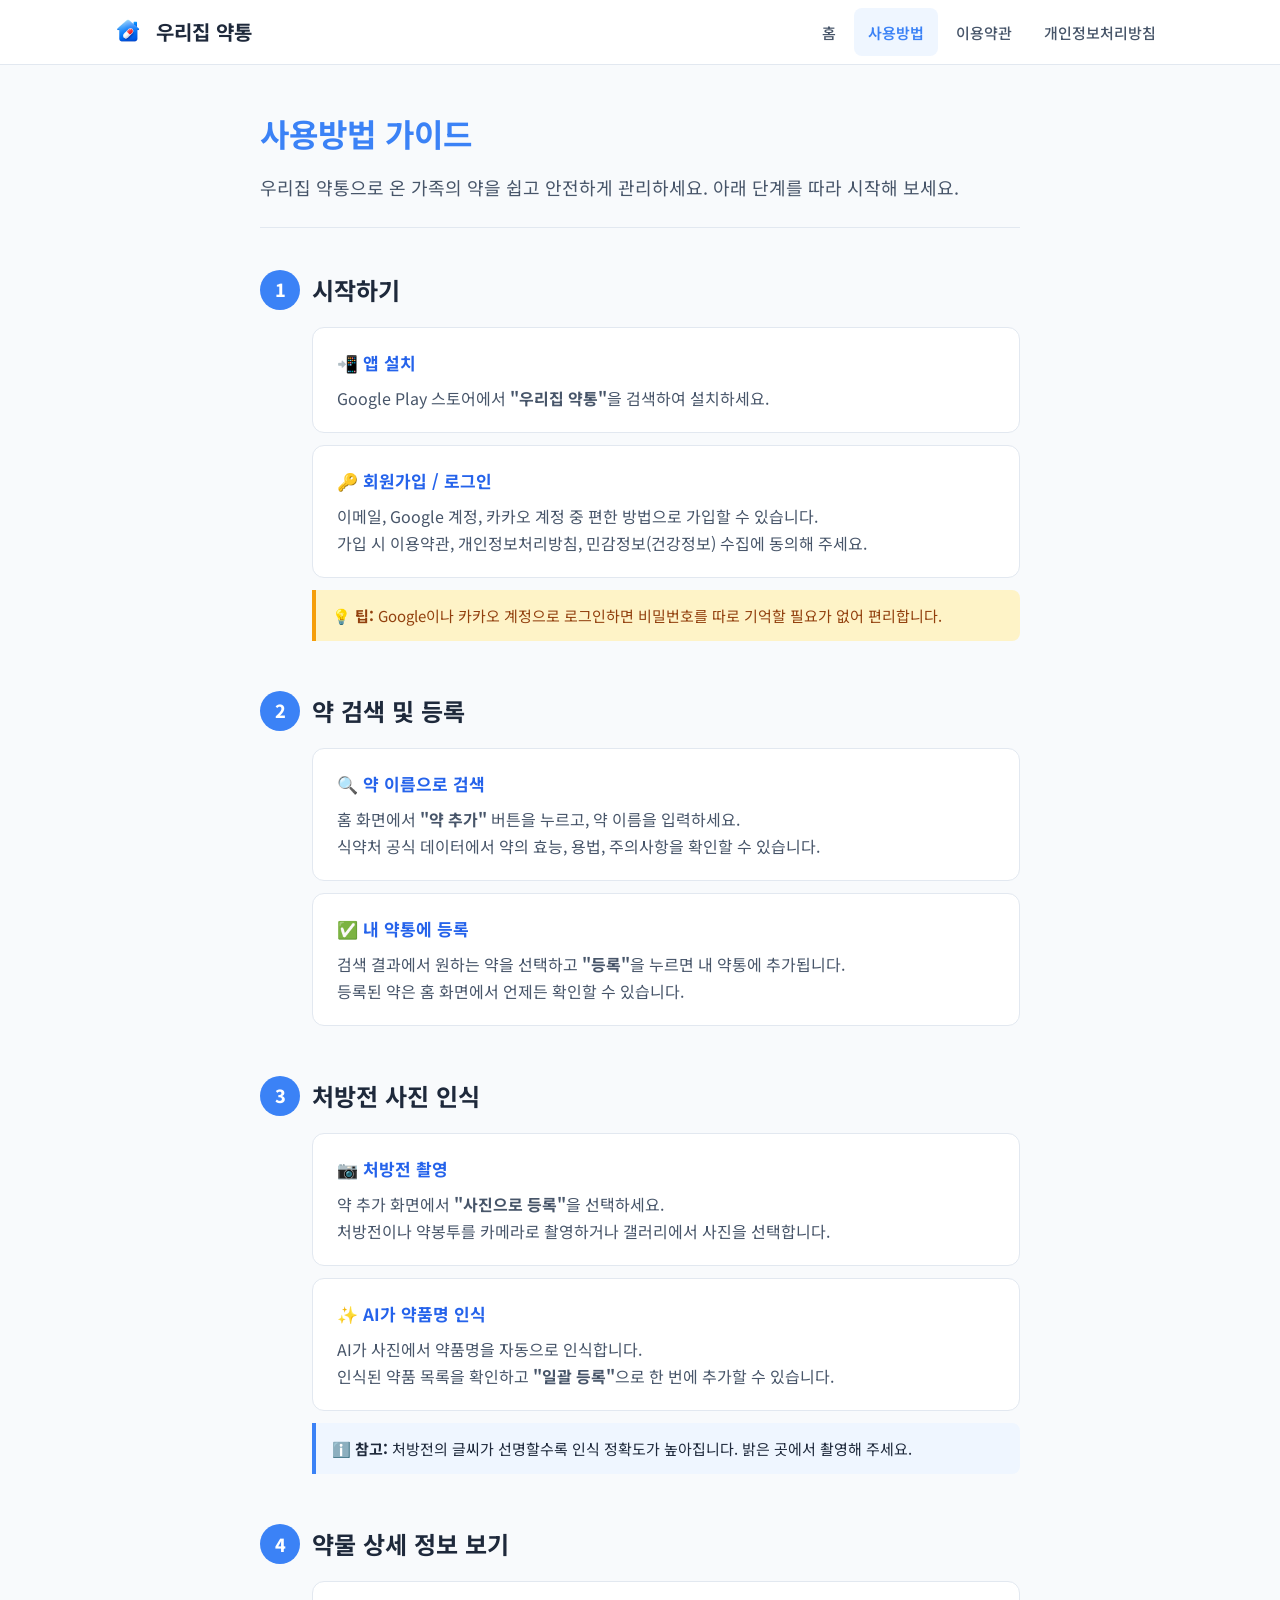
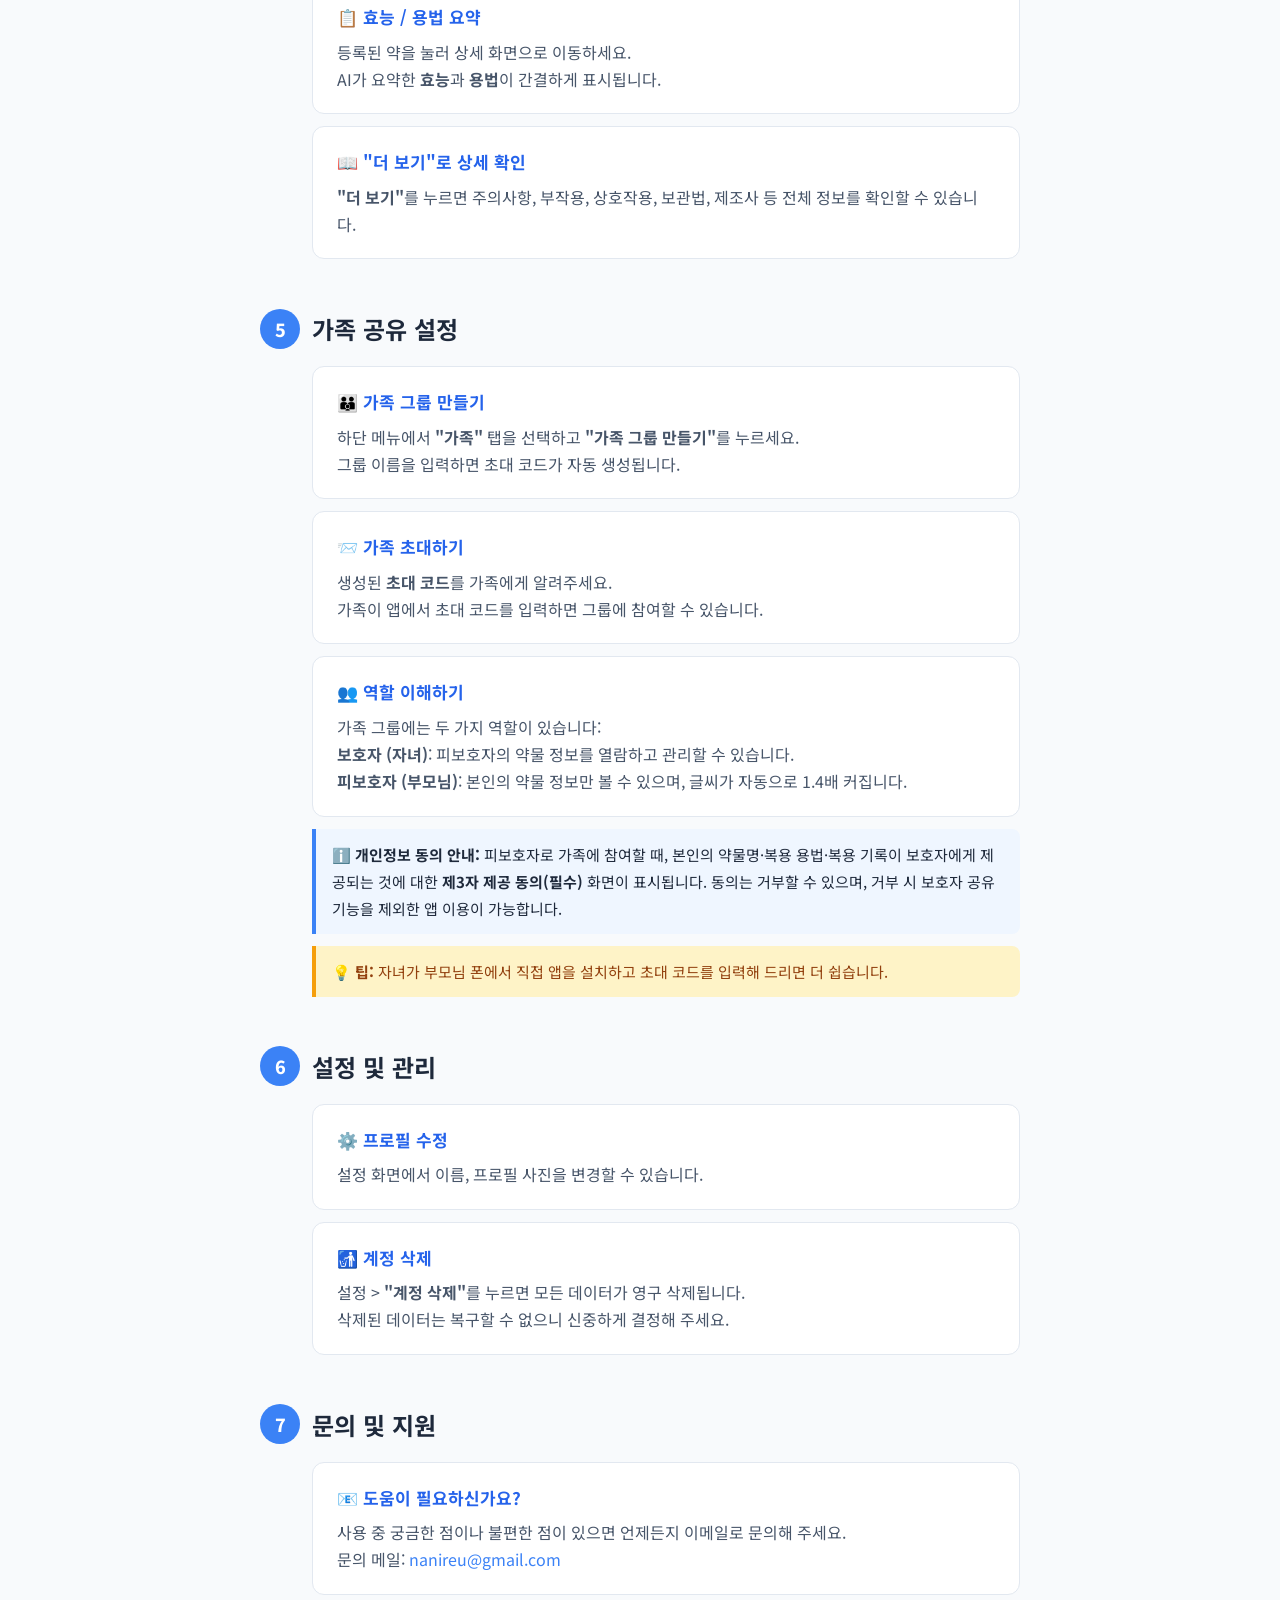
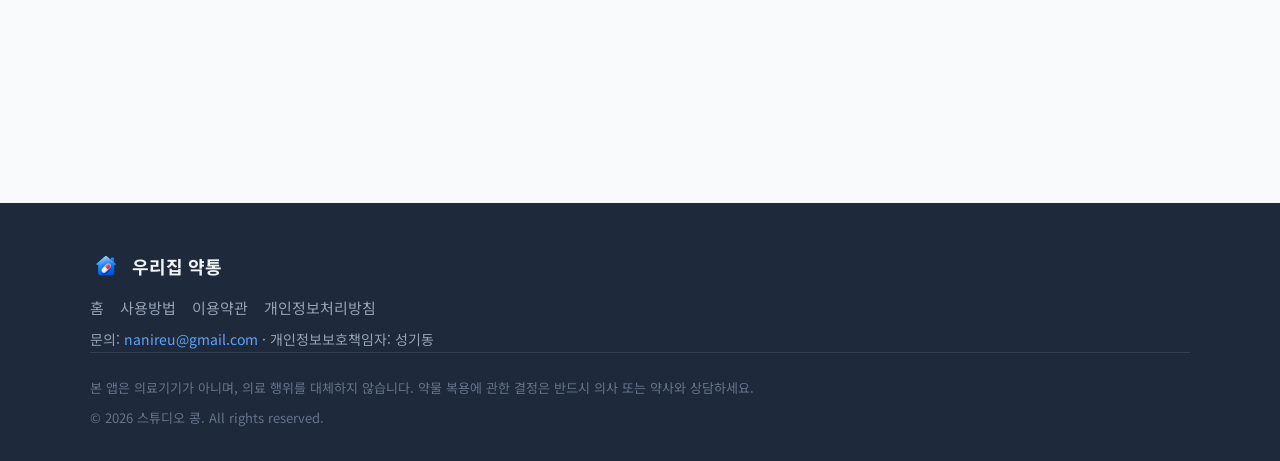
==== guide.html @ a36c47f7 "style: 푸터 저작권자를 스튜디오 콩으로 변경 (4개 페이지) © 2026 우리집 약통 → © 2026 스튜디오 콩 index/guide/terms/privacy 전체 동일 적" ====
<!DOCTYPE html>
<html lang="ko">
<head>
    <meta charset="UTF-8">
    <meta name="viewport" content="width=device-width, initial-scale=1.0">
    <title>사용방법 - 우리집 약통</title>
    <meta name="description" content="우리집 약통 앱 사용 가이드. 약 검색, AI 요약, 가족 공유 기능 사용법을 알아보세요.">
    <meta name="theme-color" content="#3B82F6">
    <meta property="og:type" content="website">
    <meta property="og:site_name" content="우리집 약통">
    <meta property="og:url" content="https://fammed.kr/guide.html">
    <meta property="og:title" content="사용방법 - 우리집 약통">
    <meta property="og:description" content="우리집 약통 앱 사용 가이드. 약 검색, AI 요약, 가족 공유 기능 사용법을 알아보세요.">
    <meta property="og:image" content="https://fammed.kr/images/feature.png">
    <meta name="twitter:card" content="summary_large_image">
    <meta name="twitter:title" content="사용방법 - 우리집 약통">
    <meta name="twitter:description" content="우리집 약통 앱 사용 가이드. 약 검색, AI 요약, 가족 공유 기능 사용법을 알아보세요.">
    <meta name="twitter:image" content="https://fammed.kr/images/feature.png">
    <link rel="canonical" href="https://fammed.kr/guide.html">
    <link rel="icon" type="image/png" href="images/logo.png">
    <link rel="preconnect" href="https://fonts.googleapis.com">
    <link rel="preconnect" href="https://fonts.gstatic.com" crossorigin>
    <link href="https://fonts.googleapis.com/css2?family=Noto+Sans+KR:wght@400;500;600;700;800&display=swap" rel="stylesheet">
    <link rel="stylesheet" href="css/style.css">
</head>
<body>

<!-- Header -->
<header class="site-header">
    <div class="header-inner">
        <a href="index.html" class="header-logo">
            <img src="images/logo.png" alt="우리집 약통 로고">
            <span>우리집 약통</span>
        </a>
        <button class="hamburger" onclick="this.classList.toggle('open');this.nextElementSibling.querySelector('.header-nav').classList.toggle('open')" aria-label="메뉴">
            <span></span>
            <span></span>
            <span></span>
        </button>
        <nav>
            <ul class="header-nav">
                <li><a href="index.html">홈</a></li>
                <li><a href="guide.html" class="active">사용방법</a></li>
                <li><a href="terms.html">이용약관</a></li>
                <li><a href="privacy.html">개인정보처리방침</a></li>
            </ul>
        </nav>
    </div>
</header>

<!-- Guide Content -->
<main class="guide-content">
    <h1>사용방법 가이드</h1>
    <p class="guide-intro">우리집 약통으로 온 가족의 약을 쉽고 안전하게 관리하세요. 아래 단계를 따라 시작해 보세요.</p>

    <!-- Section 1 -->
    <div class="guide-section">
        <div class="guide-section-header">
            <div class="guide-section-number">1</div>
            <h2>시작하기</h2>
        </div>
        <div class="guide-step">
            <h3>&#x1F4F2; 앱 설치</h3>
            <p>Google Play 스토어에서 <strong>"우리집 약통"</strong>을 검색하여 설치하세요.</p>
        </div>
        <div class="guide-step">
            <h3>&#x1F511; 회원가입 / 로그인</h3>
            <p>이메일, Google 계정, 카카오 계정 중 편한 방법으로 가입할 수 있습니다.<br>
            가입 시 이용약관, 개인정보처리방침, 민감정보(건강정보) 수집에 동의해 주세요.</p>
        </div>
        <div class="guide-tip">&#x1F4A1; <strong>팁:</strong> Google이나 카카오 계정으로 로그인하면 비밀번호를 따로 기억할 필요가 없어 편리합니다.</div>
    </div>

    <!-- Section 2 -->
    <div class="guide-section">
        <div class="guide-section-header">
            <div class="guide-section-number">2</div>
            <h2>약 검색 및 등록</h2>
        </div>
        <div class="guide-step">
            <h3>&#x1F50D; 약 이름으로 검색</h3>
            <p>홈 화면에서 <strong>"약 추가"</strong> 버튼을 누르고, 약 이름을 입력하세요.<br>
            식약처 공식 데이터에서 약의 효능, 용법, 주의사항을 확인할 수 있습니다.</p>
        </div>
        <div class="guide-step">
            <h3>&#x2705; 내 약통에 등록</h3>
            <p>검색 결과에서 원하는 약을 선택하고 <strong>"등록"</strong>을 누르면 내 약통에 추가됩니다.<br>
            등록된 약은 홈 화면에서 언제든 확인할 수 있습니다.</p>
        </div>
    </div>

    <!-- Section 3 -->
    <div class="guide-section">
        <div class="guide-section-header">
            <div class="guide-section-number">3</div>
            <h2>처방전 사진 인식</h2>
        </div>
        <div class="guide-step">
            <h3>&#x1F4F7; 처방전 촬영</h3>
            <p>약 추가 화면에서 <strong>"사진으로 등록"</strong>을 선택하세요.<br>
            처방전이나 약봉투를 카메라로 촬영하거나 갤러리에서 사진을 선택합니다.</p>
        </div>
        <div class="guide-step">
            <h3>&#x2728; AI가 약품명 인식</h3>
            <p>AI가 사진에서 약품명을 자동으로 인식합니다.<br>
            인식된 약품 목록을 확인하고 <strong>"일괄 등록"</strong>으로 한 번에 추가할 수 있습니다.</p>
        </div>
        <div class="guide-note">&#x2139;&#xFE0F; <strong>참고:</strong> 처방전의 글씨가 선명할수록 인식 정확도가 높아집니다. 밝은 곳에서 촬영해 주세요.</div>
    </div>

    <!-- Section 4 -->
    <div class="guide-section">
        <div class="guide-section-header">
            <div class="guide-section-number">4</div>
            <h2>약물 상세 정보 보기</h2>
        </div>
        <div class="guide-step">
            <h3>&#x1F4CB; 효능 / 용법 요약</h3>
            <p>등록된 약을 눌러 상세 화면으로 이동하세요.<br>
            AI가 요약한 <strong>효능</strong>과 <strong>용법</strong>이 간결하게 표시됩니다.</p>
        </div>
        <div class="guide-step">
            <h3>&#x1F4D6; "더 보기"로 상세 확인</h3>
            <p><strong>"더 보기"</strong>를 누르면 주의사항, 부작용, 상호작용, 보관법, 제조사 등 전체 정보를 확인할 수 있습니다.</p>
        </div>
    </div>

    <!-- Section 5 -->
    <div class="guide-section">
        <div class="guide-section-header">
            <div class="guide-section-number">5</div>
            <h2>가족 공유 설정</h2>
        </div>
        <div class="guide-step">
            <h3>&#x1F46A; 가족 그룹 만들기</h3>
            <p>하단 메뉴에서 <strong>"가족"</strong> 탭을 선택하고 <strong>"가족 그룹 만들기"</strong>를 누르세요.<br>
            그룹 이름을 입력하면 초대 코드가 자동 생성됩니다.</p>
        </div>
        <div class="guide-step">
            <h3>&#x1F4E8; 가족 초대하기</h3>
            <p>생성된 <strong>초대 코드</strong>를 가족에게 알려주세요.<br>
            가족이 앱에서 초대 코드를 입력하면 그룹에 참여할 수 있습니다.</p>
        </div>
        <div class="guide-step">
            <h3>&#x1F465; 역할 이해하기</h3>
            <p>가족 그룹에는 두 가지 역할이 있습니다:</p>
            <p><strong>보호자 (자녀)</strong>: 피보호자의 약물 정보를 열람하고 관리할 수 있습니다.<br>
            <strong>피보호자 (부모님)</strong>: 본인의 약물 정보만 볼 수 있으며, 글씨가 자동으로 1.4배 커집니다.</p>
        </div>
        <div class="guide-note">&#x2139;&#xFE0F; <strong>개인정보 동의 안내:</strong> 피보호자로 가족에 참여할 때, 본인의 약물명·복용 용법·복용 기록이 보호자에게 제공되는 것에 대한 <strong>제3자 제공 동의(필수)</strong> 화면이 표시됩니다. 동의는 거부할 수 있으며, 거부 시 보호자 공유 기능을 제외한 앱 이용이 가능합니다.</div>
        <div class="guide-tip">&#x1F4A1; <strong>팁:</strong> 자녀가 부모님 폰에서 직접 앱을 설치하고 초대 코드를 입력해 드리면 더 쉽습니다.</div>
    </div>

    <!-- Section 6 -->
    <div class="guide-section">
        <div class="guide-section-header">
            <div class="guide-section-number">6</div>
            <h2>설정 및 관리</h2>
        </div>
        <div class="guide-step">
            <h3>&#x2699;&#xFE0F; 프로필 수정</h3>
            <p>설정 화면에서 이름, 프로필 사진을 변경할 수 있습니다.</p>
        </div>
        <div class="guide-step">
            <h3>&#x1F6AE; 계정 삭제</h3>
            <p>설정 > <strong>"계정 삭제"</strong>를 누르면 모든 데이터가 영구 삭제됩니다.<br>
            삭제된 데이터는 복구할 수 없으니 신중하게 결정해 주세요.</p>
        </div>
    </div>

    <!-- Section 7 -->
    <div class="guide-section">
        <div class="guide-section-header">
            <div class="guide-section-number">7</div>
            <h2>문의 및 지원</h2>
        </div>
        <div class="guide-step">
            <h3>&#x1F4E7; 도움이 필요하신가요?</h3>
            <p>사용 중 궁금한 점이나 불편한 점이 있으면 언제든지 이메일로 문의해 주세요.<br>
            문의 메일: <a href="mailto:nanireu@gmail.com">nanireu@gmail.com</a></p>
        </div>
    </div>
</main>

<!-- Footer -->
<footer class="site-footer">
    <div class="footer-inner">
        <div>
            <div class="footer-brand">
                <img src="images/logo.png" alt="우리집 약통">
                <span>우리집 약통</span>
            </div>
            <ul class="footer-nav">
                <li><a href="index.html">홈</a></li>
                <li><a href="guide.html">사용방법</a></li>
                <li><a href="terms.html">이용약관</a></li>
                <li><a href="privacy.html">개인정보처리방침</a></li>
            </ul>
            <p class="footer-contact">문의: <a href="mailto:nanireu@gmail.com">nanireu@gmail.com</a> · 개인정보보호책임자: 성기동</p>
        </div>
        <p class="footer-disclaimer">
            본 앱은 의료기기가 아니며, 의료 행위를 대체하지 않습니다.
            약물 복용에 관한 결정은 반드시 의사 또는 약사와 상담하세요.
        </p>
        <p class="footer-copyright">&copy; 2026 스튜디오 콩. All rights reserved.</p>
    </div>
</footer>

</body>
</html>
---- css/style.css ----
/* ===== Design Tokens ===== */
:root {
  --primary: #3B82F6;
  --primary-light: #60A5FA;
  --primary-dark: #2563EB;
  --primary-bg: #EFF6FF;
  --success: #10B981;
  --warning: #F59E0B;
  --danger: #EF4444;
  --bg: #F8FAFC;
  --surface: #FFFFFF;
  --text-primary: #1E293B;
  --text-secondary: #475569;
  --text-muted: #94A3B8;
  --border: #E2E8F0;
  --radius-sm: 8px;
  --radius-base: 12px;
  --radius-lg: 16px;
  --radius-xl: 24px;
  --shadow-sm: 0 1px 3px rgba(0,0,0,0.08);
  --shadow-md: 0 4px 12px rgba(0,0,0,0.1);
  --shadow-lg: 0 8px 24px rgba(0,0,0,0.12);
  --max-width: 1100px;
}

/* ===== Reset & Base ===== */
*, *::before, *::after { box-sizing: border-box; margin: 0; padding: 0; }

html { scroll-behavior: smooth; }

body {
  font-family: 'Noto Sans KR', -apple-system, 'Malgun Gothic', sans-serif;
  font-size: 18px;
  line-height: 1.8;
  color: var(--text-primary);
  background: var(--bg);
  -webkit-font-smoothing: antialiased;
}

img { max-width: 100%; height: auto; display: block; }
a { color: var(--primary); text-decoration: none; }
a:hover { text-decoration: underline; }

/* ===== Layout ===== */
.container { max-width: var(--max-width); margin: 0 auto; padding: 0 20px; }

/* ===== Header ===== */
.site-header {
  background: var(--surface);
  border-bottom: 1px solid var(--border);
  position: sticky;
  top: 0;
  z-index: 100;
}

.header-inner {
  max-width: var(--max-width);
  margin: 0 auto;
  padding: 0 20px;
  display: flex;
  align-items: center;
  justify-content: space-between;
  height: 64px;
}

.header-logo {
  display: flex;
  align-items: center;
  gap: 10px;
  text-decoration: none;
  color: var(--text-primary);
}

.header-logo img { width: 36px; height: 36px; border-radius: 8px; }
.header-logo span { font-weight: 700; font-size: 20px; }
.header-logo h1 { font-weight: 700; font-size: 22px; margin: 0; line-height: 1; }
.header-logo:has(h1) img { width: 40px; height: 40px; }

.header-nav {
  display: flex;
  gap: 4px;
  list-style: none;
  overflow-x: auto;
  -webkit-overflow-scrolling: touch;
}

.header-nav a {
  display: block;
  padding: 8px 14px;
  border-radius: var(--radius-sm);
  color: var(--text-secondary);
  font-size: 15px;
  font-weight: 500;
  white-space: nowrap;
  min-height: 48px;
  display: flex;
  align-items: center;
}

.header-nav a:hover { background: var(--primary-bg); color: var(--primary); text-decoration: none; }
.header-nav a.active { background: var(--primary-bg); color: var(--primary); font-weight: 600; }

/* Hamburger Button */
.hamburger {
  display: none;
  flex-direction: column;
  justify-content: center;
  align-items: center;
  background: none;
  border: none;
  cursor: pointer;
  padding: 8px;
  min-width: 48px;
  min-height: 48px;
  gap: 5px;
  margin-left: auto;
}

.hamburger span {
  display: block;
  width: 22px;
  height: 3px;
  background: var(--text-primary);
  border-radius: 2px;
  transition: transform 0.3s, opacity 0.3s;
}

.hamburger.open span:nth-child(1) { transform: rotate(45deg) translate(5px, 6px); }
.hamburger.open span:nth-child(2) { opacity: 0; }
.hamburger.open span:nth-child(3) { transform: rotate(-45deg) translate(5px, -6px); }

/* ===== Footer ===== */
.site-footer {
  background: var(--text-primary);
  color: #CBD5E1;
  padding: 48px 20px 32px;
  margin-top: 80px;
  font-size: 15px;
  line-height: 1.7;
}

.footer-inner {
  max-width: var(--max-width);
  margin: 0 auto;
}

.footer-brand { display: flex; align-items: center; gap: 10px; margin-bottom: 12px; }
.footer-brand img { width: 32px; height: 32px; border-radius: 6px; }
.footer-brand span { font-weight: 700; font-size: 18px; color: #F1F5F9; }

.footer-nav { list-style: none; display: flex; flex-wrap: wrap; gap: 16px; margin-bottom: 8px; }
.footer-nav a { color: #94A3B8; }
.footer-nav a:hover { color: #F1F5F9; }

.footer-contact { color: #94A3B8; font-size: 14px; margin-bottom: 0; }
.footer-contact a { color: var(--primary-light); }

.footer-disclaimer {
  grid-column: 1 / -1;
  padding-top: 24px;
  border-top: 1px solid #334155;
  font-size: 13px;
  color: #64748B;
}

.footer-copyright {
  grid-column: 1 / -1;
  font-size: 13px;
  color: #64748B;
  margin-top: 8px;
}

/* ===== Hero Section ===== */
.hero {
  background: linear-gradient(135deg, var(--primary-dark), var(--primary), var(--primary-light));
  color: white;
  padding: 80px 20px;
  text-align: center;
}

.hero-inner {
  max-width: var(--max-width);
  margin: 0 auto;
  display: flex;
  align-items: center;
  gap: 60px;
}

.hero-text { flex: 1; text-align: left; }

.hero-tagline {
  font-size: 16px;
  font-weight: 500;
  opacity: 0.9;
  margin-bottom: 12px;
}

.hero h1 {
  font-size: 40px;
  font-weight: 800;
  line-height: 1.3;
  margin-bottom: 20px;
}

.hero-desc {
  font-size: 20px;
  opacity: 0.9;
  margin-bottom: 32px;
  line-height: 1.6;
}

.hero-phone {
  flex-shrink: 0;
  width: 260px;
}

.phone-mockup {
  background: #1a1a1a;
  border-radius: 36px;
  padding: 12px;
  box-shadow: var(--shadow-lg);
}

.phone-mockup img {
  border-radius: 26px;
  width: 100%;
}

/* ===== Buttons ===== */
.btn {
  display: inline-flex;
  align-items: center;
  gap: 8px;
  padding: 16px 32px;
  border-radius: var(--radius-base);
  font-size: 18px;
  font-weight: 600;
  min-height: 56px;
  cursor: pointer;
  border: none;
  transition: transform 0.15s, box-shadow 0.15s;
}

.btn:hover { transform: translateY(-1px); box-shadow: var(--shadow-md); text-decoration: none; }

.btn-white { background: white; color: var(--primary-dark); }
.btn-primary { background: var(--primary); color: white; }
.btn-outline { background: transparent; color: white; border: 2px solid rgba(255,255,255,0.5); }

.btn-coming-soon {
  position: relative;
  opacity: 0.85;
}

.badge-soon {
  background: var(--warning);
  color: #1a1a1a;
  font-size: 11px;
  font-weight: 700;
  padding: 2px 8px;
  border-radius: 4px;
  margin-left: 4px;
}

.btn-sub { font-size: 14px; opacity: 0.7; margin-top: 8px; }

/* ===== Section Common ===== */
.section { padding: 80px 20px; }
.section-alt { background: var(--surface); }

.section-title {
  font-size: 32px;
  font-weight: 800;
  text-align: center;
  margin-bottom: 12px;
  color: var(--text-primary);
}

.section-subtitle {
  text-align: center;
  color: var(--text-secondary);
  font-size: 18px;
  margin-bottom: 48px;
}

/* ===== Feature Cards ===== */
.features-grid {
  max-width: var(--max-width);
  margin: 0 auto;
  display: grid;
  grid-template-columns: repeat(2, 1fr);
  gap: 24px;
}

.feature-card {
  background: var(--surface);
  border: 1px solid var(--border);
  border-radius: var(--radius-lg);
  padding: 32px;
  transition: box-shadow 0.2s, transform 0.2s;
}

.feature-card:hover { box-shadow: var(--shadow-md); transform: translateY(-2px); }

.feature-icon { font-size: 40px; margin-bottom: 16px; }

.feature-card h3 {
  font-size: 22px;
  font-weight: 700;
  margin-bottom: 8px;
}

.feature-card p {
  color: var(--text-secondary);
  font-size: 16px;
  line-height: 1.6;
}

/* ===== Steps ===== */
.steps {
  max-width: var(--max-width);
  margin: 0 auto;
  display: flex;
  gap: 24px;
  align-items: flex-start;
}

.step {
  flex: 1;
  text-align: center;
  padding: 24px;
}

.step-number {
  width: 56px;
  height: 56px;
  background: var(--primary);
  color: white;
  border-radius: 50%;
  display: inline-flex;
  align-items: center;
  justify-content: center;
  font-size: 24px;
  font-weight: 800;
  margin-bottom: 16px;
}

.step h3 { font-size: 20px; margin-bottom: 8px; }
.step p { color: var(--text-secondary); font-size: 16px; }

.step-arrow {
  flex-shrink: 0;
  align-self: center;
  font-size: 28px;
  color: var(--text-muted);
  padding-top: 20px;
}

/* ===== Elderly Section ===== */
.elderly-features {
  max-width: var(--max-width);
  margin: 0 auto;
  display: grid;
  grid-template-columns: repeat(3, 1fr);
  gap: 24px;
}

.elderly-card {
  text-align: center;
  padding: 32px 24px;
  background: var(--primary-bg);
  border-radius: var(--radius-lg);
}

.elderly-card .feature-icon { font-size: 48px; }
.elderly-card h3 { font-size: 20px; margin-bottom: 8px; }
.elderly-card p { color: var(--text-secondary); font-size: 16px; }

/* ===== CTA Section ===== */
.cta {
  background: linear-gradient(135deg, var(--primary-dark), var(--primary));
  color: white;
  text-align: center;
  padding: 64px 20px;
}

.cta h2 { font-size: 32px; font-weight: 800; margin-bottom: 12px; }
.cta p { font-size: 18px; opacity: 0.9; margin-bottom: 32px; }
.cta-sub { font-size: 15px; opacity: 0.7; margin-top: 16px; }

/* ===== Legal Content ===== */
.legal-content {
  max-width: 800px;
  margin: 0 auto;
  padding: 40px 20px 80px;
}

.legal-content h1 {
  color: var(--primary);
  border-bottom: 2px solid var(--primary);
  padding-bottom: 10px;
  font-size: 28px;
  margin-bottom: 8px;
}

.legal-content .date { color: var(--text-muted); font-size: 14px; margin-bottom: 24px; }

.legal-content h2 {
  color: var(--primary-dark);
  margin-top: 40px;
  margin-bottom: 12px;
  font-size: 22px;
}

.legal-content h3 {
  color: var(--text-primary);
  margin-top: 24px;
  margin-bottom: 8px;
  font-size: 18px;
}

.legal-content p, .legal-content li {
  color: var(--text-secondary);
  line-height: 1.8;
}

.legal-content ul, .legal-content ol { padding-left: 24px; margin: 8px 0; }

.legal-content table { border-collapse: collapse; width: 100%; margin: 12px 0; }
.legal-content th, .legal-content td { border: 1px solid var(--border); padding: 10px 14px; text-align: left; font-size: 16px; }
.legal-content th { background: var(--bg); font-weight: 600; }

.legal-content blockquote {
  background: var(--primary-bg);
  border-left: 4px solid var(--primary);
  padding: 12px 16px;
  margin: 12px 0;
  border-radius: 0 var(--radius-sm) var(--radius-sm) 0;
}

/* ===== Guide Page ===== */
.guide-content {
  max-width: 800px;
  margin: 0 auto;
  padding: 40px 20px 80px;
}

.guide-content h1 {
  color: var(--primary);
  font-size: 32px;
  margin-bottom: 8px;
}

.guide-intro {
  color: var(--text-secondary);
  font-size: 18px;
  margin-bottom: 40px;
  padding-bottom: 24px;
  border-bottom: 1px solid var(--border);
}

.guide-section {
  margin-bottom: 48px;
}

.guide-section-header {
  display: flex;
  align-items: center;
  gap: 12px;
  margin-bottom: 16px;
}

.guide-section-number {
  width: 40px;
  height: 40px;
  background: var(--primary);
  color: white;
  border-radius: 50%;
  display: flex;
  align-items: center;
  justify-content: center;
  font-weight: 800;
  font-size: 18px;
  flex-shrink: 0;
}

.guide-section h2 {
  font-size: 24px;
  color: var(--text-primary);
}

.guide-step {
  background: var(--surface);
  border: 1px solid var(--border);
  border-radius: var(--radius-base);
  padding: 20px 24px;
  margin-bottom: 12px;
  margin-left: 52px;
}

.guide-step h3 {
  font-size: 17px;
  color: var(--primary-dark);
  margin-bottom: 6px;
}

.guide-step p {
  color: var(--text-secondary);
  font-size: 16px;
  line-height: 1.7;
}

.guide-tip {
  background: #FEF3C7;
  border-left: 4px solid var(--warning);
  padding: 12px 16px;
  margin: 12px 0 12px 52px;
  border-radius: 0 var(--radius-sm) var(--radius-sm) 0;
  font-size: 15px;
  color: #92400E;
}

.guide-note {
  background: var(--primary-bg);
  border-left: 4px solid var(--primary);
  padding: 12px 16px;
  margin: 12px 0 12px 52px;
  border-radius: 0 var(--radius-sm) var(--radius-sm) 0;
  font-size: 15px;
}

/* ===== Responsive ===== */
@media (max-width: 768px) {
  .hamburger { display: flex; }
  .header-inner { height: 56px; }
  .header-logo img { width: 28px; height: 28px; }
  .header-logo span { font-size: 15px; white-space: nowrap; }
  .header-logo h1 { font-size: 16px; white-space: nowrap; }
  .header-logo:has(h1) img { width: 30px; height: 30px; }

  .header-nav {
    display: none;
    position: absolute;
    top: 56px;
    left: 0;
    right: 0;
    background: var(--surface);
    border-bottom: 1px solid var(--border);
    flex-direction: column;
    padding: 8px 20px 16px;
    box-shadow: var(--shadow-md);
  }
  .header-nav.open { display: flex; }
  .header-nav a { font-size: 16px; padding: 12px 16px; }

  .hero { padding: 48px 20px; }
  .hero-inner { flex-direction: column; gap: 32px; text-align: center; }
  .hero-text { text-align: center; }
  .hero h1 { font-size: 28px; }
  .hero-desc { font-size: 17px; }
  .hero-phone { width: 200px; }

  .btn-outline { display: flex; width: 100%; max-width: 340px; justify-content: center; margin: 0 auto 14px; }

  .section { padding: 48px 20px; }
  .section-title { font-size: 24px; }
  .section-subtitle { margin-bottom: 32px; }

  .features-grid { grid-template-columns: 1fr; }
  .feature-card { padding: 24px; }

  .steps { flex-direction: column; gap: 8px; align-items: center; }
  .step { padding: 16px; text-align: center; }
  .step-number { width: 44px; height: 44px; font-size: 20px; }
  .step-arrow { transform: rotate(90deg); padding: 0; font-size: 20px; }

  .elderly-features { grid-template-columns: 1fr; }


  .guide-step { margin-left: 0; }
  .guide-tip, .guide-note { margin-left: 0; }
}

@media (max-width: 480px) {
  body { font-size: 16px; }
  .header-logo img { width: 24px; height: 24px; }
  .header-logo span { font-size: 14px; }
  .header-logo h1 { font-size: 15px; }
  .header-logo:has(h1) img { width: 26px; height: 26px; }
  .header-logo { gap: 6px; }
  .hero h1 { font-size: 24px; }
  .btn { padding: 14px 24px; font-size: 16px; }
  .steps { gap: 4px; }
  .step { padding: 12px; }
  .step-arrow { font-size: 18px; }
}
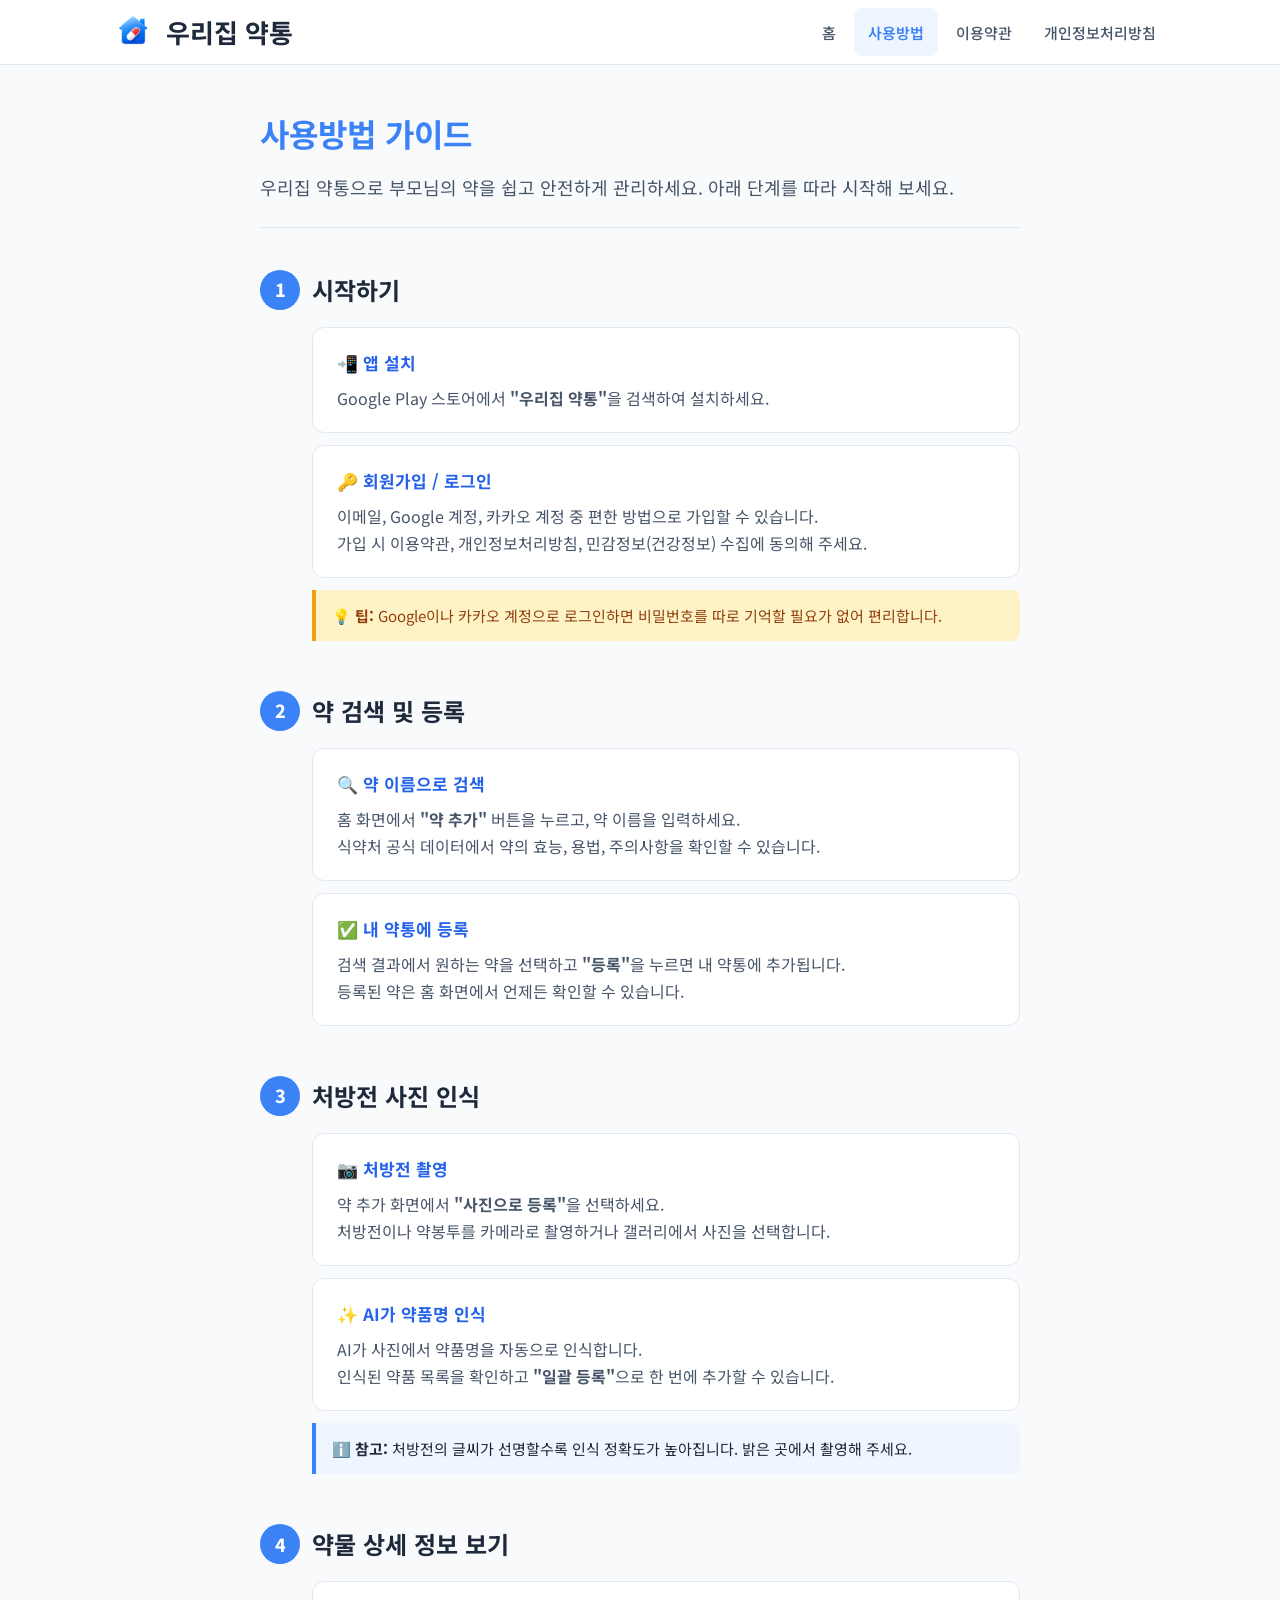
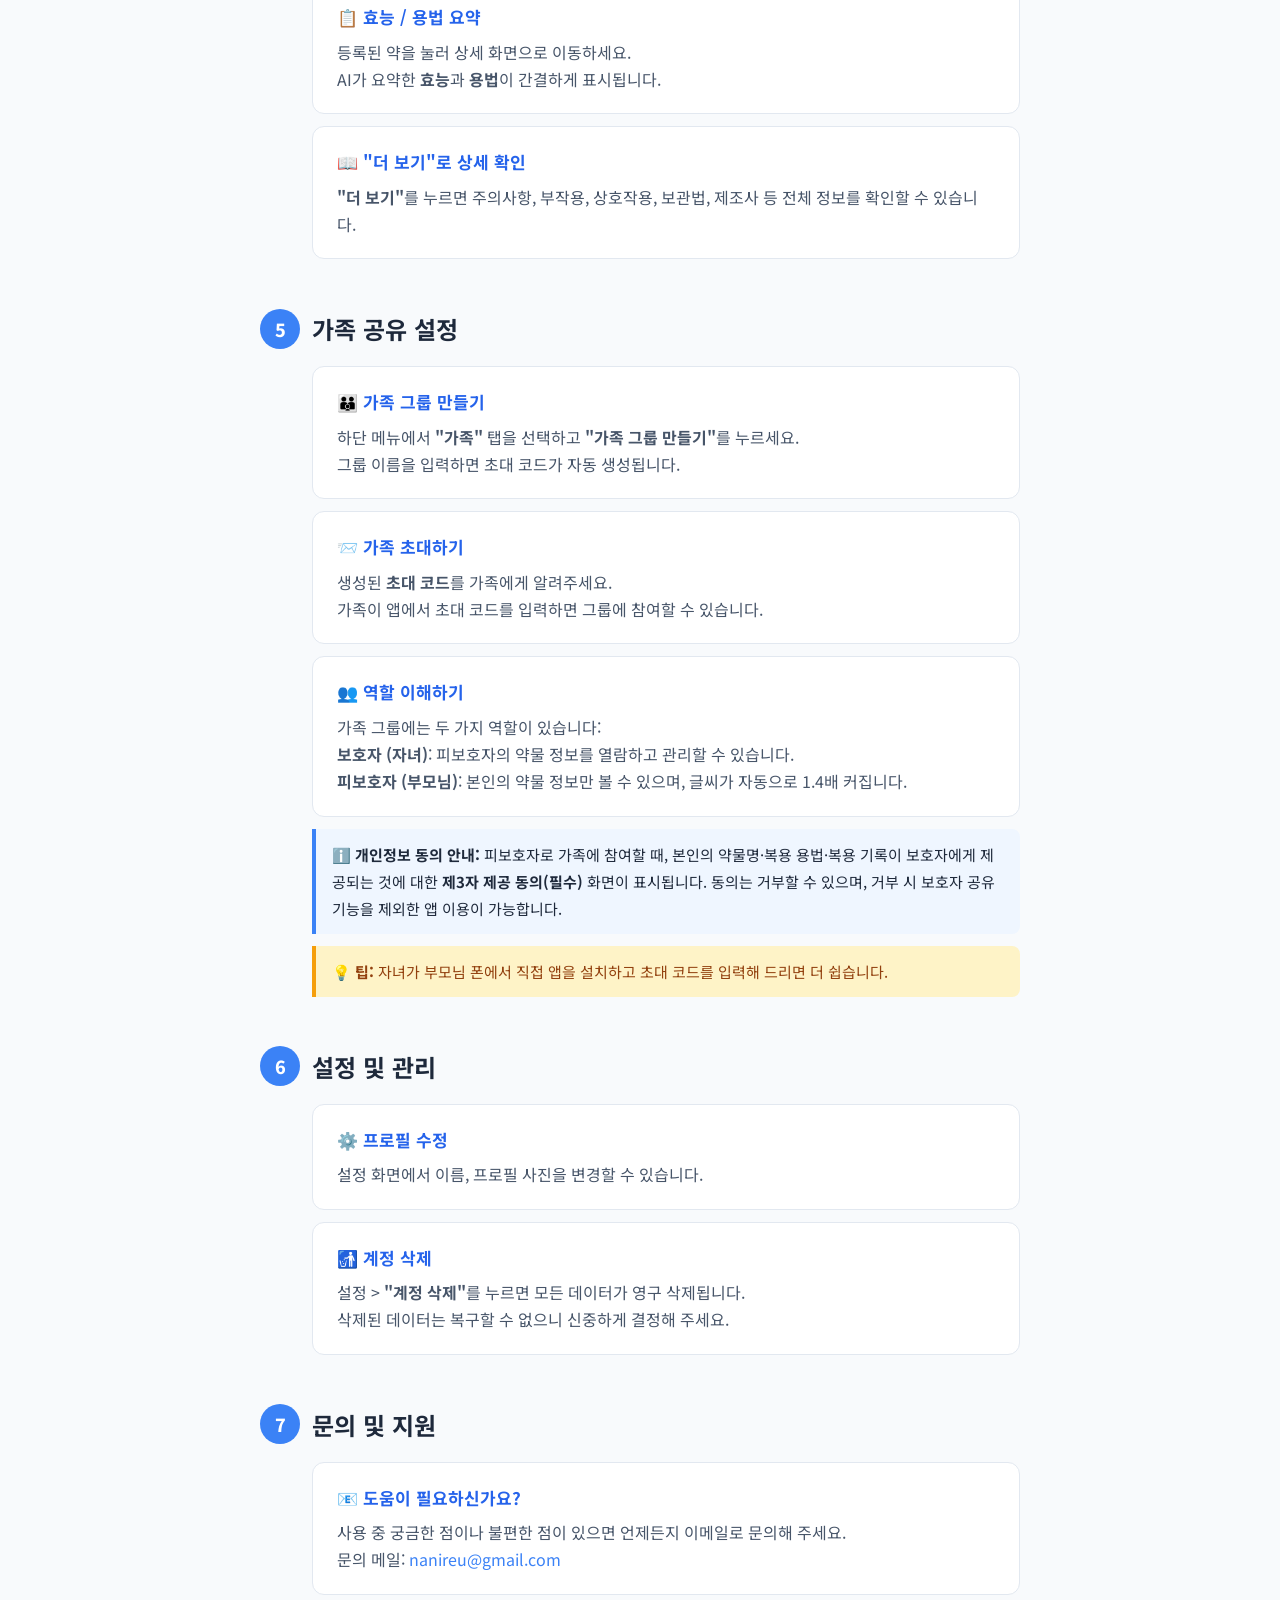
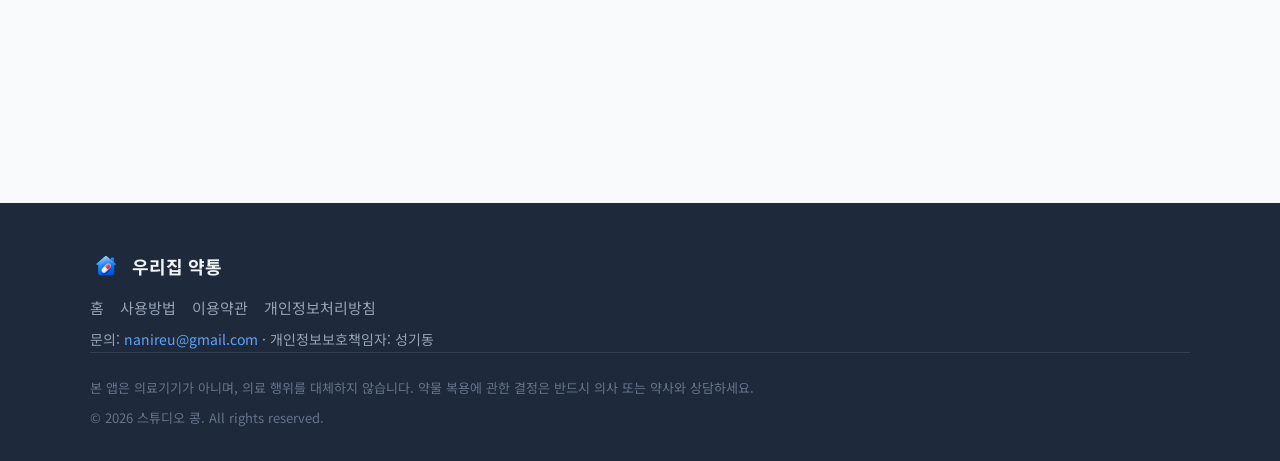
==== commit 0ea5713a: "copy: 핵심 사용 시나리오를 '부모님 약 관리'로 명확화 앱의 핵심 가치인 "떨어져 사는 부모님의 약을 자녀가 함께 관리"를 카피에 직접 드러냄.  - index 히어로: "떨" ====
--- a/guide.html
+++ b/guide.html
@@ -51,7 +51,7 @@
 <!-- Guide Content -->
 <main class="guide-content">
     <h1>사용방법 가이드</h1>
-    <p class="guide-intro">우리집 약통으로 온 가족의 약을 쉽고 안전하게 관리하세요. 아래 단계를 따라 시작해 보세요.</p>
+    <p class="guide-intro">우리집 약통으로 부모님의 약을 쉽고 안전하게 관리하세요. 아래 단계를 따라 시작해 보세요.</p>
 
     <!-- Section 1 -->
     <div class="guide-section">
--- a/css/style.css
+++ b/css/style.css
@@ -71,10 +71,9 @@
   color: var(--text-primary);
 }
 
-.header-logo img { width: 36px; height: 36px; border-radius: 8px; }
-.header-logo span { font-weight: 700; font-size: 20px; }
-.header-logo h1 { font-weight: 700; font-size: 22px; margin: 0; line-height: 1; }
-.header-logo:has(h1) img { width: 40px; height: 40px; }
+.header-logo img { width: 46px; height: 46px; border-radius: 8px; }
+.header-logo span { font-weight: 700; font-size: 26px; }
+.header-logo h1 { font-weight: 700; font-size: 26px; margin: 0; line-height: 1; }
 
 .header-nav {
   display: flex;
@@ -533,10 +532,9 @@
 @media (max-width: 768px) {
   .hamburger { display: flex; }
   .header-inner { height: 56px; }
-  .header-logo img { width: 28px; height: 28px; }
-  .header-logo span { font-size: 15px; white-space: nowrap; }
-  .header-logo h1 { font-size: 16px; white-space: nowrap; }
-  .header-logo:has(h1) img { width: 30px; height: 30px; }
+  .header-logo img { width: 38px; height: 38px; }
+  .header-logo span { font-size: 20px; white-space: nowrap; }
+  .header-logo h1 { font-size: 20px; white-space: nowrap; }
 
   .header-nav {
     display: none;
@@ -583,11 +581,10 @@
 
 @media (max-width: 480px) {
   body { font-size: 16px; }
-  .header-logo img { width: 24px; height: 24px; }
-  .header-logo span { font-size: 14px; }
-  .header-logo h1 { font-size: 15px; }
-  .header-logo:has(h1) img { width: 26px; height: 26px; }
-  .header-logo { gap: 6px; }
+  .header-logo img { width: 36px; height: 36px; }
+  .header-logo span { font-size: 19px; }
+  .header-logo h1 { font-size: 19px; }
+  .header-logo { gap: 8px; }
   .hero h1 { font-size: 24px; }
   .btn { padding: 14px 24px; font-size: 16px; }
   .steps { gap: 4px; }
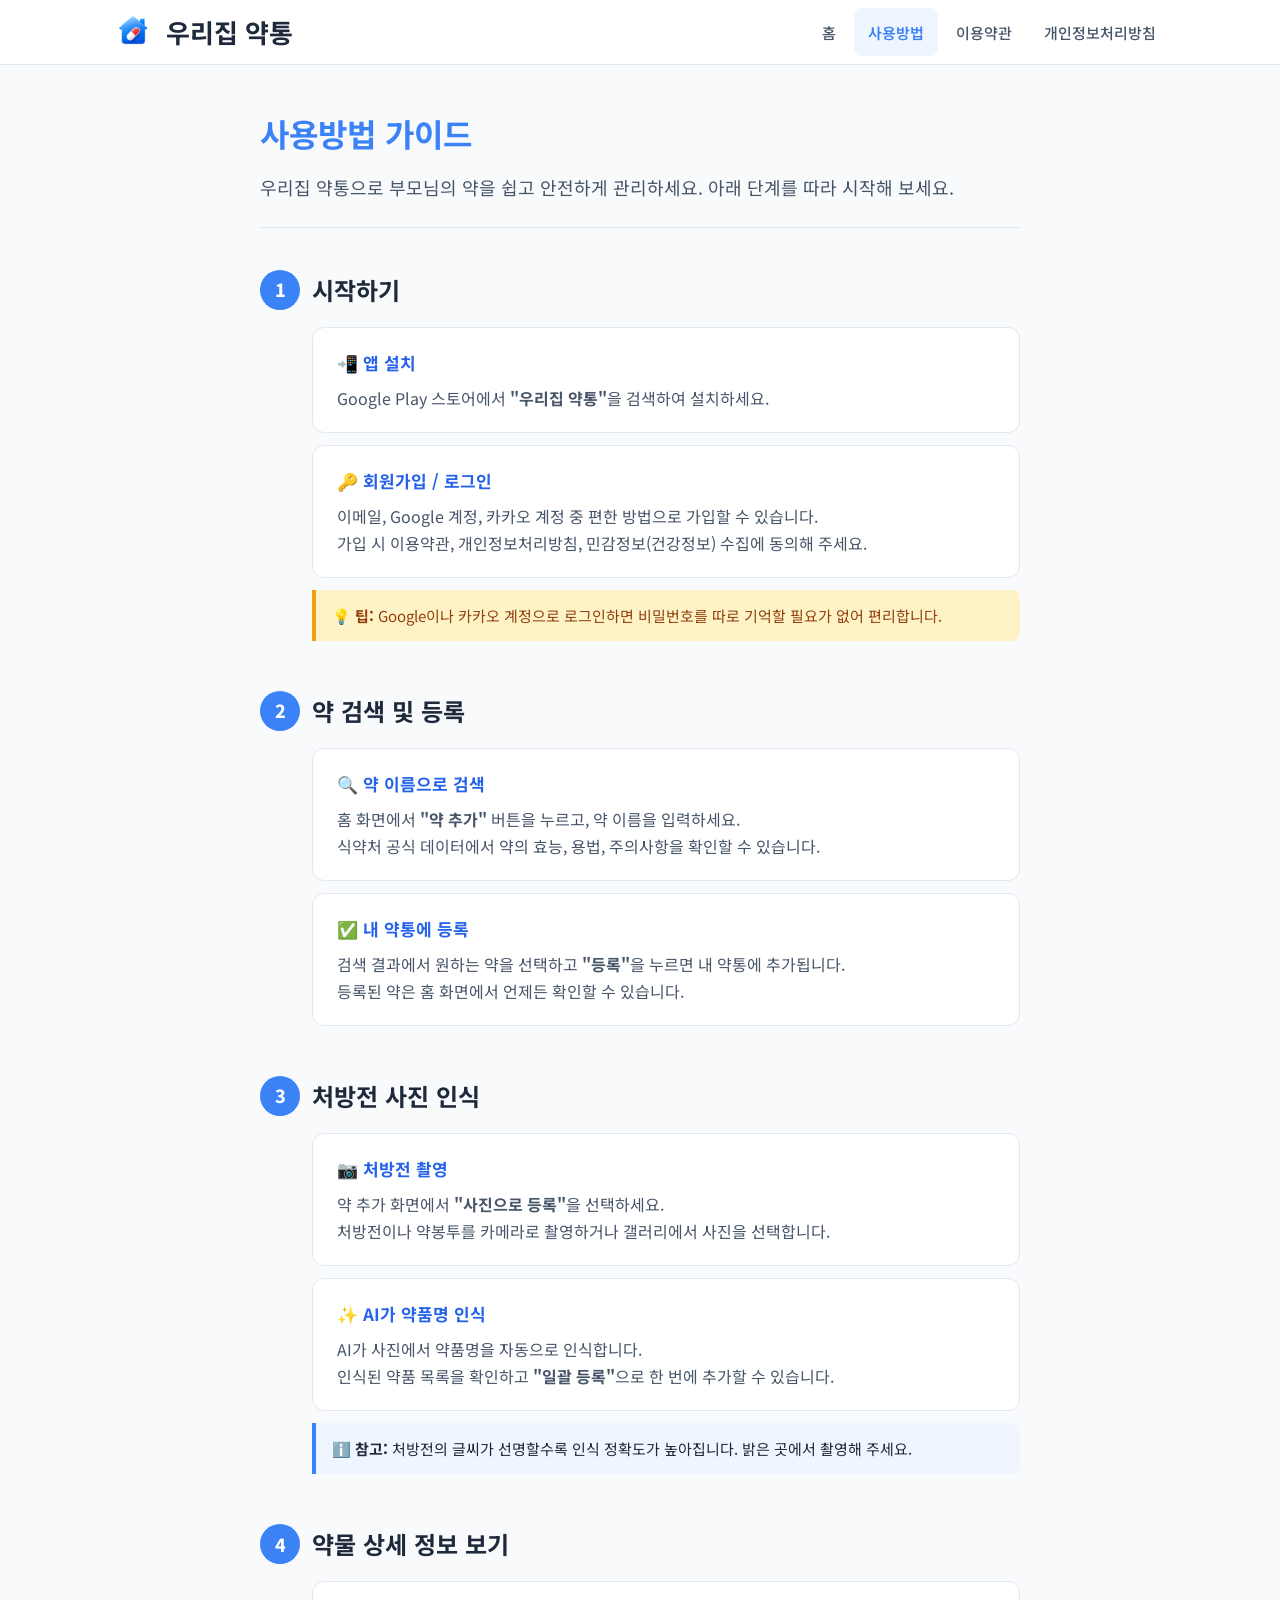
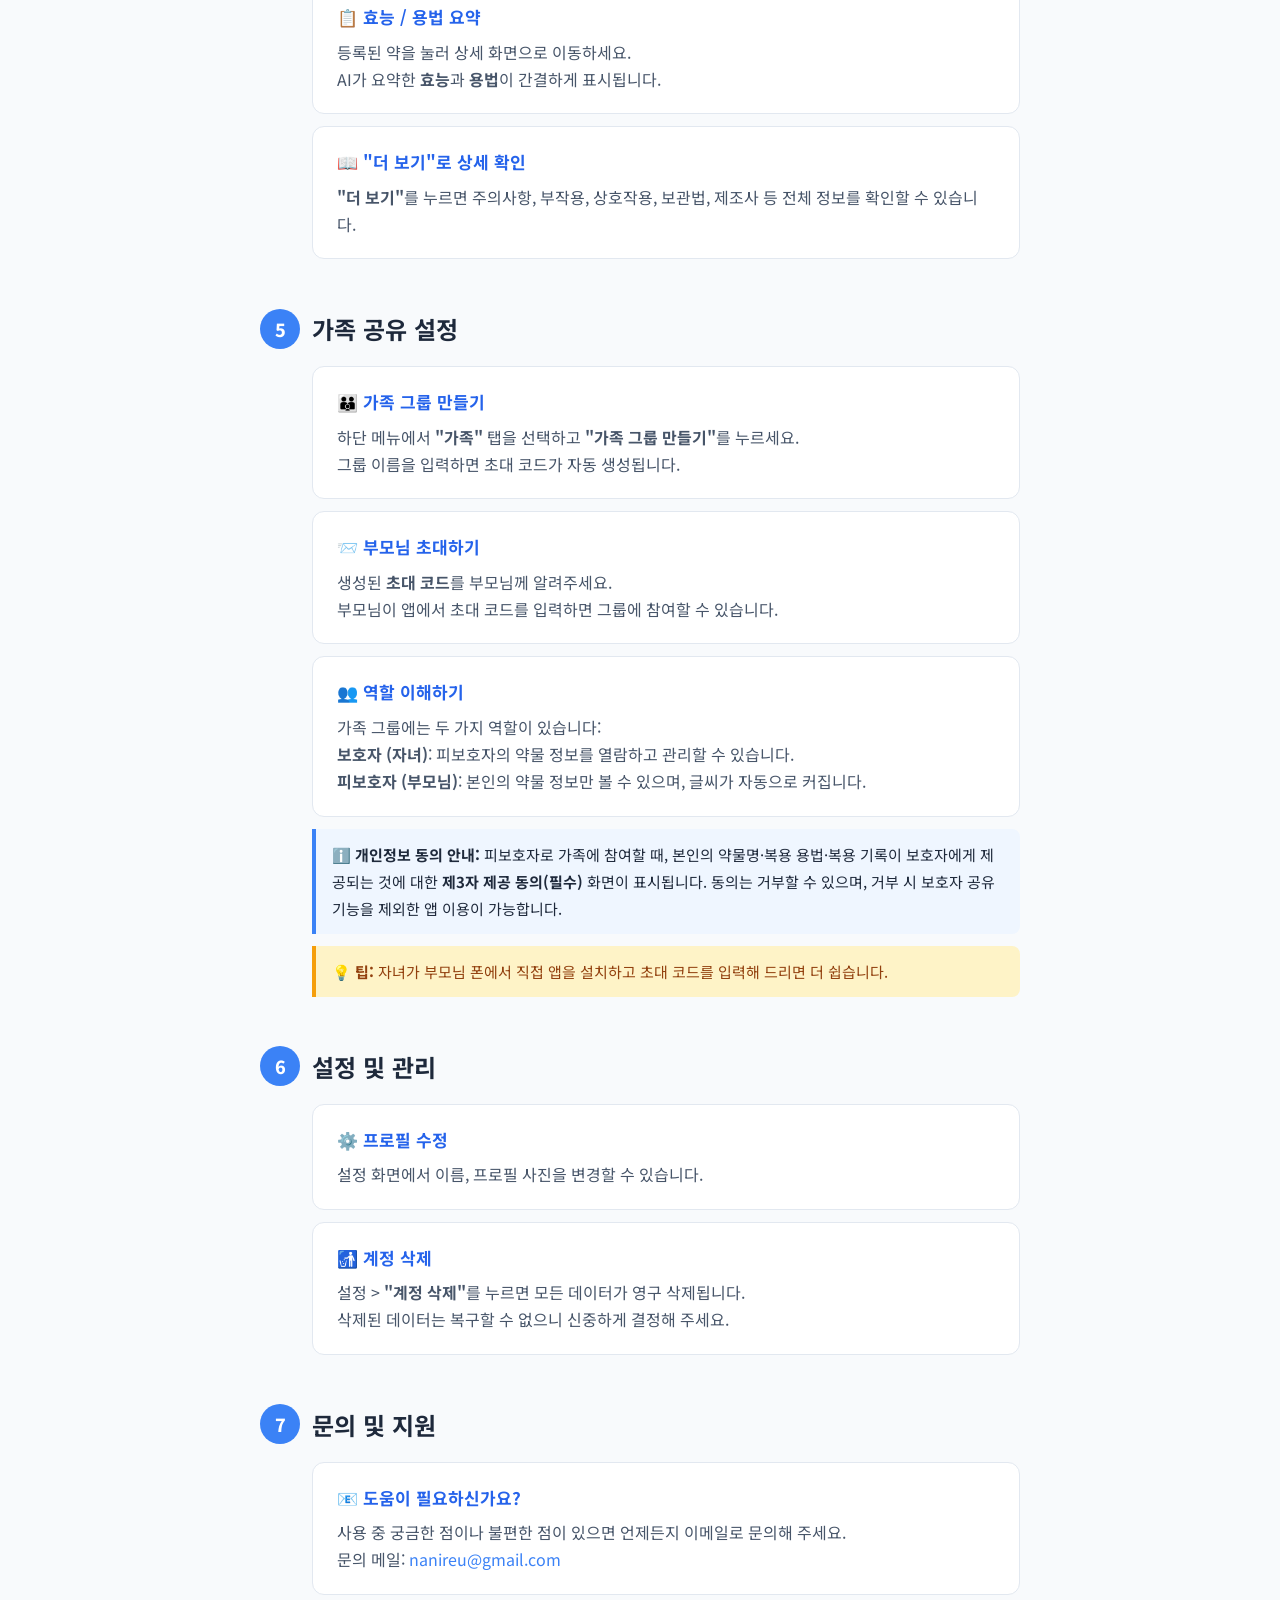
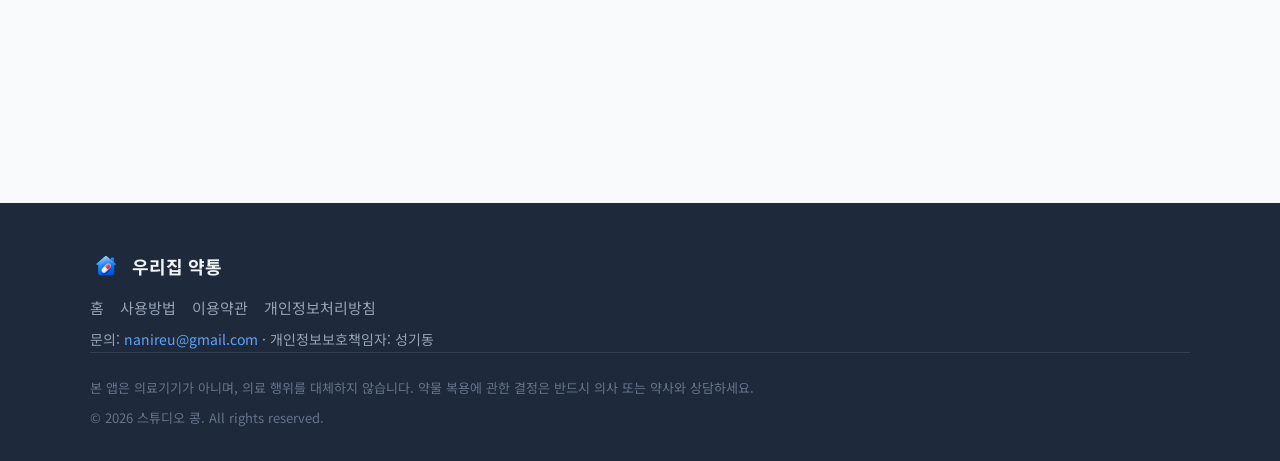
==== commit 34762291: "copy: 마케팅 문구를 '부모님' 중심으로 교체 + 글씨 확대 배수 삭제 '가족'보다 '부모님'이 핵심 사용 시나리오를 더 정확히 특정하므로 마케팅 문구 전반을 교체. 앱의 실제" ====
--- a/guide.html
+++ b/guide.html
@@ -137,15 +137,15 @@
             그룹 이름을 입력하면 초대 코드가 자동 생성됩니다.</p>
         </div>
         <div class="guide-step">
-            <h3>&#x1F4E8; 가족 초대하기</h3>
-            <p>생성된 <strong>초대 코드</strong>를 가족에게 알려주세요.<br>
-            가족이 앱에서 초대 코드를 입력하면 그룹에 참여할 수 있습니다.</p>
+            <h3>&#x1F4E8; 부모님 초대하기</h3>
+            <p>생성된 <strong>초대 코드</strong>를 부모님께 알려주세요.<br>
+            부모님이 앱에서 초대 코드를 입력하면 그룹에 참여할 수 있습니다.</p>
         </div>
         <div class="guide-step">
             <h3>&#x1F465; 역할 이해하기</h3>
             <p>가족 그룹에는 두 가지 역할이 있습니다:</p>
             <p><strong>보호자 (자녀)</strong>: 피보호자의 약물 정보를 열람하고 관리할 수 있습니다.<br>
-            <strong>피보호자 (부모님)</strong>: 본인의 약물 정보만 볼 수 있으며, 글씨가 자동으로 1.4배 커집니다.</p>
+            <strong>피보호자 (부모님)</strong>: 본인의 약물 정보만 볼 수 있으며, 글씨가 자동으로 커집니다.</p>
         </div>
         <div class="guide-note">&#x2139;&#xFE0F; <strong>개인정보 동의 안내:</strong> 피보호자로 가족에 참여할 때, 본인의 약물명·복용 용법·복용 기록이 보호자에게 제공되는 것에 대한 <strong>제3자 제공 동의(필수)</strong> 화면이 표시됩니다. 동의는 거부할 수 있으며, 거부 시 보호자 공유 기능을 제외한 앱 이용이 가능합니다.</div>
         <div class="guide-tip">&#x1F4A1; <strong>팁:</strong> 자녀가 부모님 폰에서 직접 앱을 설치하고 초대 코드를 입력해 드리면 더 쉽습니다.</div>
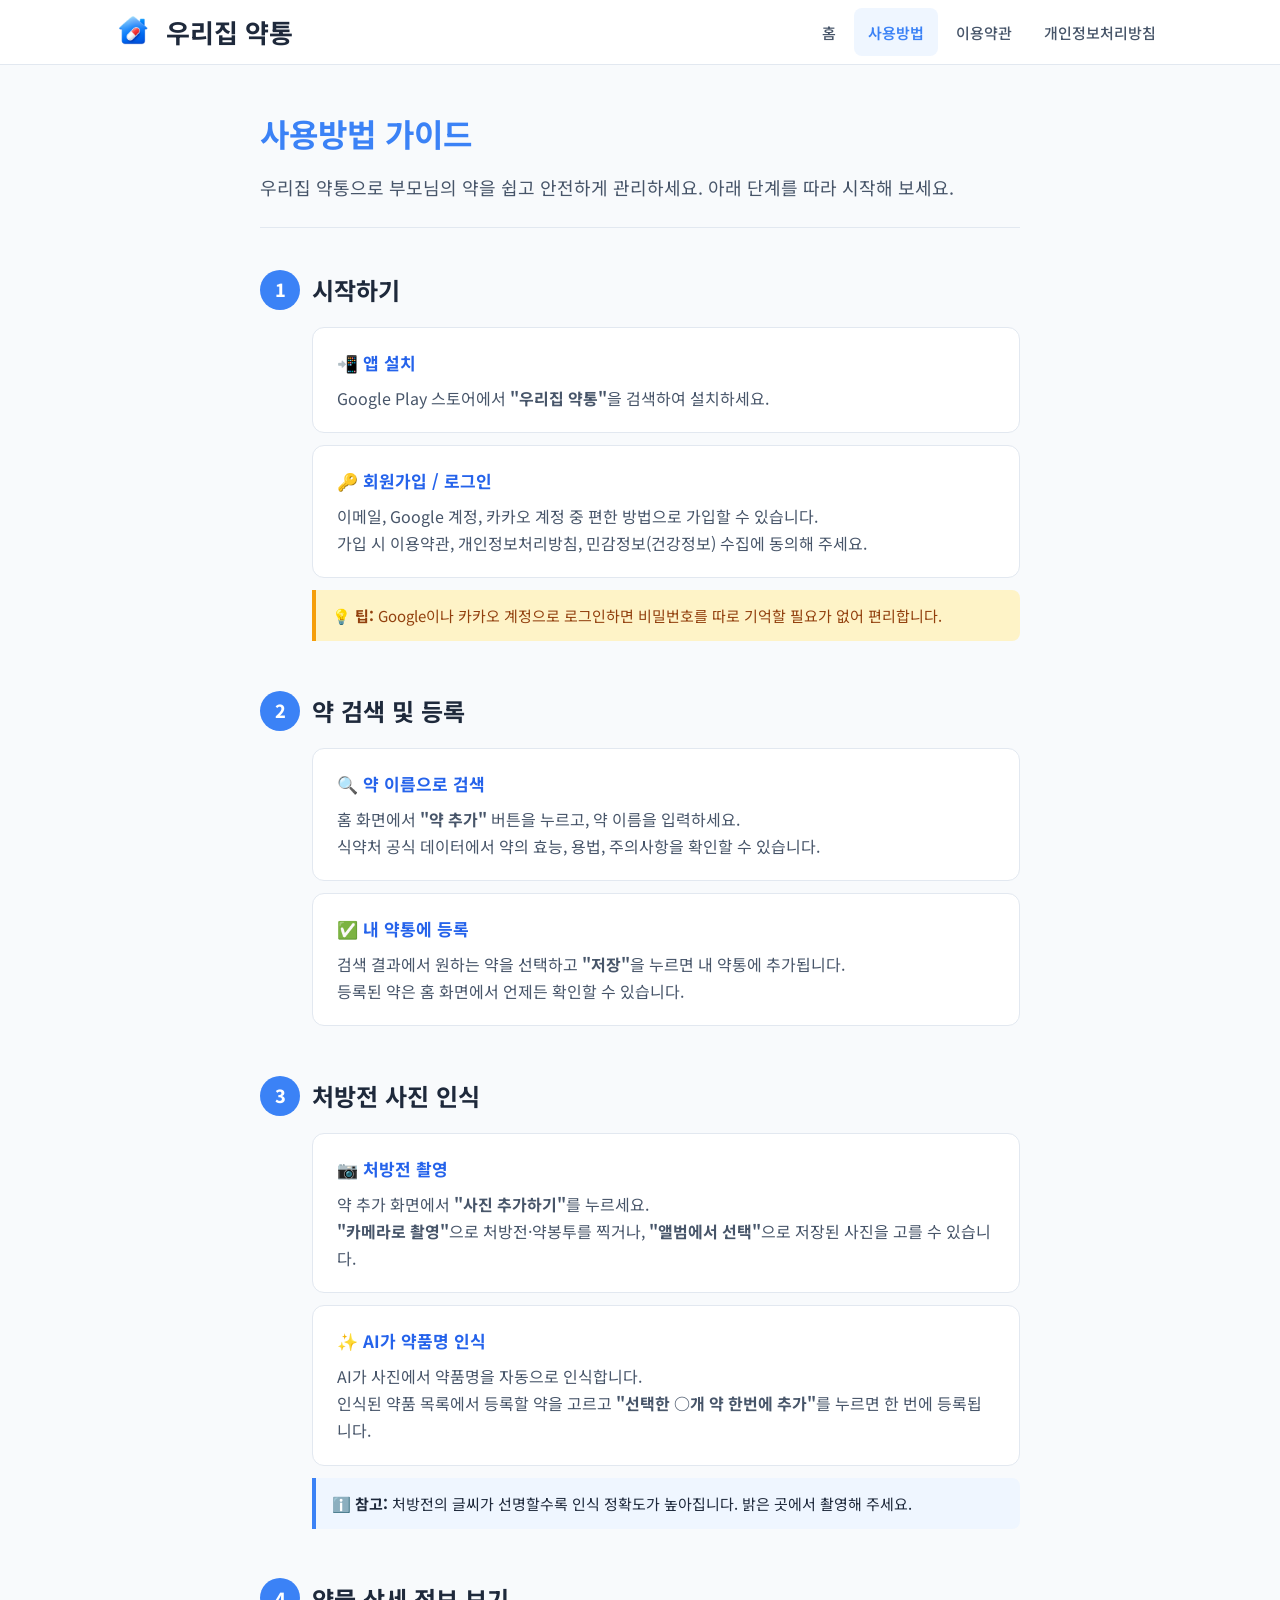
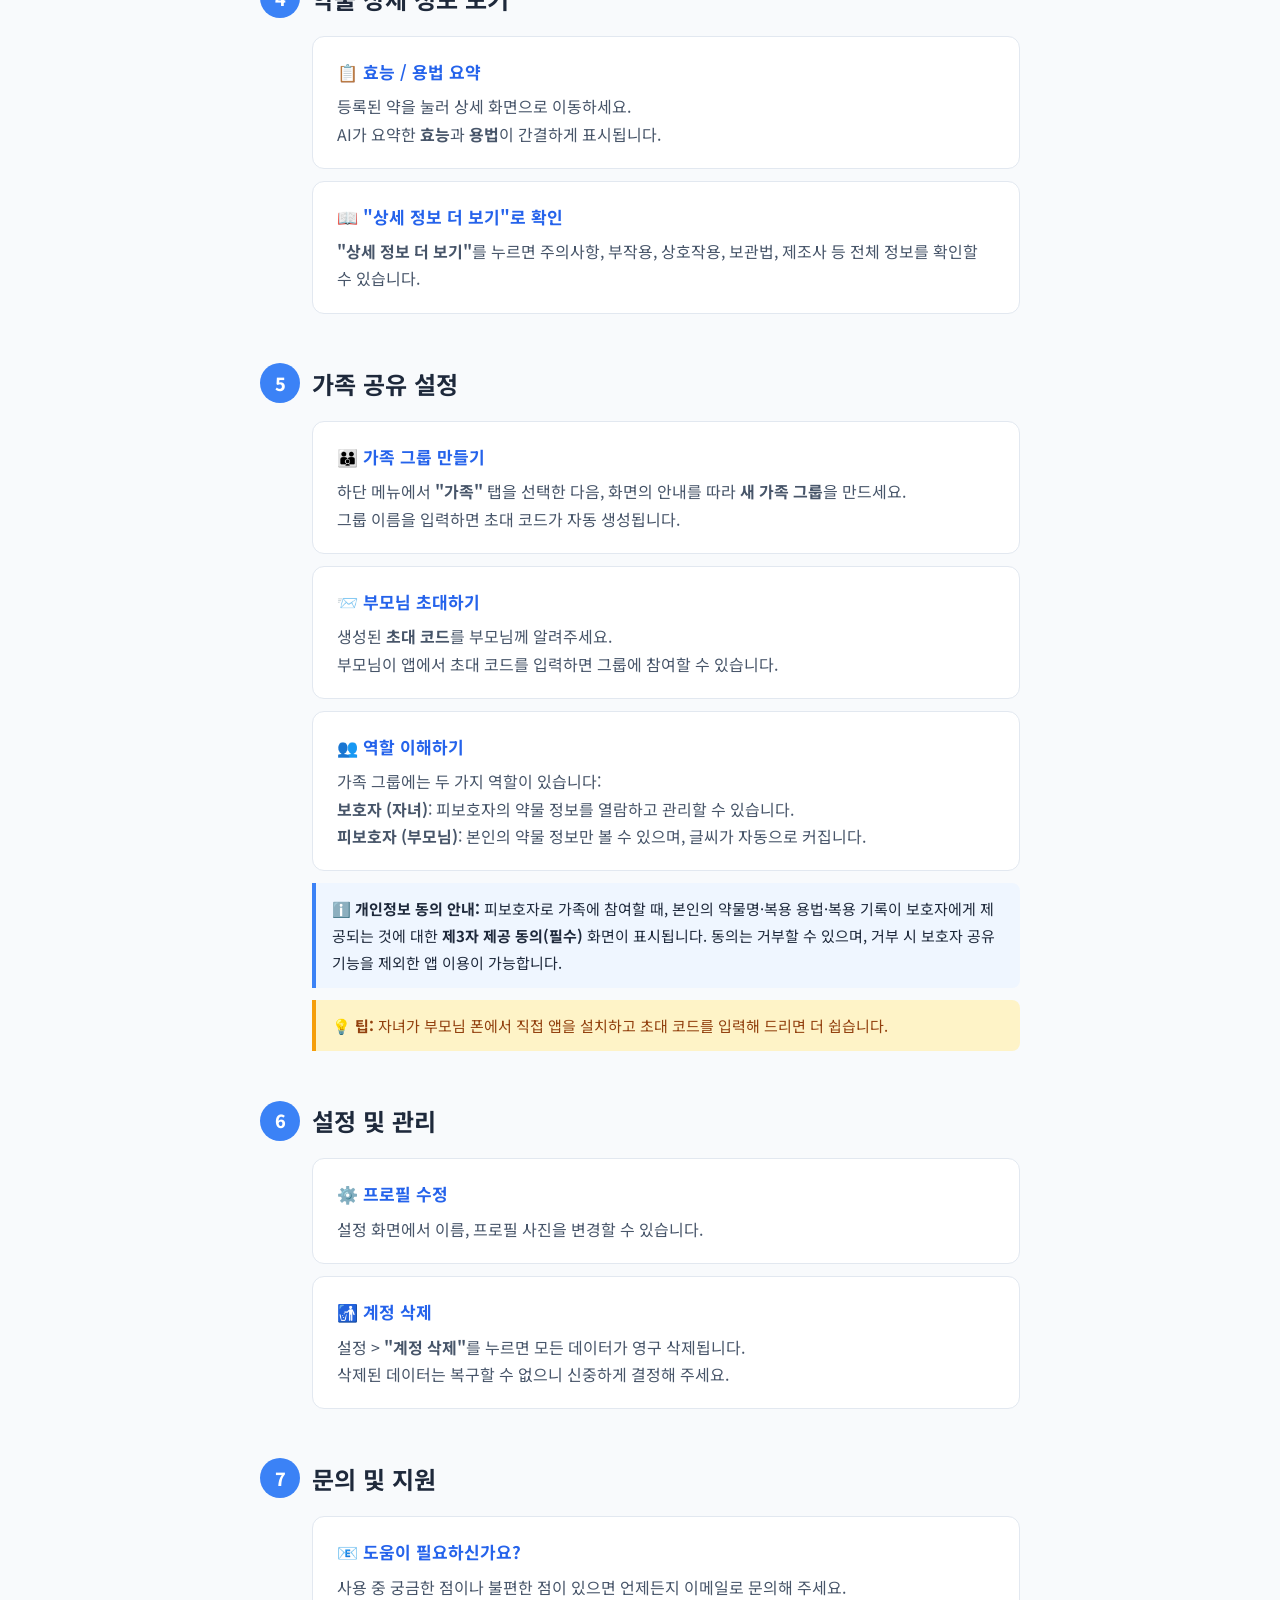
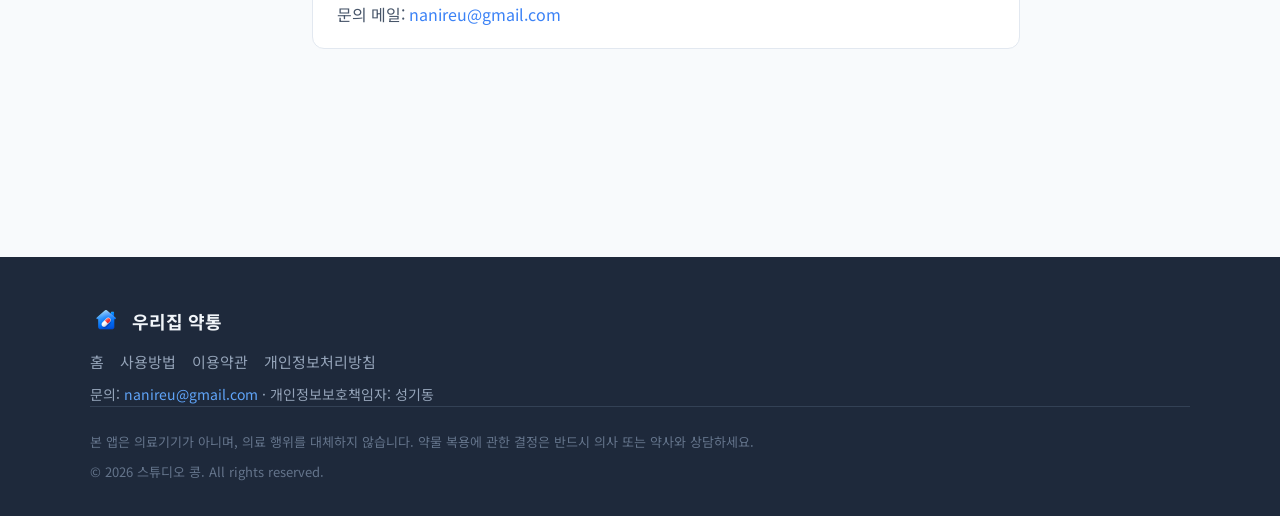
==== commit 2b7f77b6: "fix: 사용방법 가이드의 앱 버튼 이름을 실제 화면과 일치시킴 가이드가 인용한 버튼 이름 5개가 앱에 존재하지 않아, 사용자가 없는 버튼을 찾게 되는 상태였음. 전수 대조 후 정" ====
--- a/guide.html
+++ b/guide.html
@@ -84,7 +84,7 @@
         </div>
         <div class="guide-step">
             <h3>&#x2705; 내 약통에 등록</h3>
-            <p>검색 결과에서 원하는 약을 선택하고 <strong>"등록"</strong>을 누르면 내 약통에 추가됩니다.<br>
+            <p>검색 결과에서 원하는 약을 선택하고 <strong>"저장"</strong>을 누르면 내 약통에 추가됩니다.<br>
             등록된 약은 홈 화면에서 언제든 확인할 수 있습니다.</p>
         </div>
     </div>
@@ -97,13 +97,13 @@
         </div>
         <div class="guide-step">
             <h3>&#x1F4F7; 처방전 촬영</h3>
-            <p>약 추가 화면에서 <strong>"사진으로 등록"</strong>을 선택하세요.<br>
-            처방전이나 약봉투를 카메라로 촬영하거나 갤러리에서 사진을 선택합니다.</p>
+            <p>약 추가 화면에서 <strong>"사진 추가하기"</strong>를 누르세요.<br>
+            <strong>"카메라로 촬영"</strong>으로 처방전·약봉투를 찍거나, <strong>"앨범에서 선택"</strong>으로 저장된 사진을 고를 수 있습니다.</p>
         </div>
         <div class="guide-step">
             <h3>&#x2728; AI가 약품명 인식</h3>
             <p>AI가 사진에서 약품명을 자동으로 인식합니다.<br>
-            인식된 약품 목록을 확인하고 <strong>"일괄 등록"</strong>으로 한 번에 추가할 수 있습니다.</p>
+            인식된 약품 목록에서 등록할 약을 고르고 <strong>"선택한 ○개 약 한번에 추가"</strong>를 누르면 한 번에 등록됩니다.</p>
         </div>
         <div class="guide-note">&#x2139;&#xFE0F; <strong>참고:</strong> 처방전의 글씨가 선명할수록 인식 정확도가 높아집니다. 밝은 곳에서 촬영해 주세요.</div>
     </div>
@@ -120,8 +120,8 @@
             AI가 요약한 <strong>효능</strong>과 <strong>용법</strong>이 간결하게 표시됩니다.</p>
         </div>
         <div class="guide-step">
-            <h3>&#x1F4D6; "더 보기"로 상세 확인</h3>
-            <p><strong>"더 보기"</strong>를 누르면 주의사항, 부작용, 상호작용, 보관법, 제조사 등 전체 정보를 확인할 수 있습니다.</p>
+            <h3>&#x1F4D6; "상세 정보 더 보기"로 확인</h3>
+            <p><strong>"상세 정보 더 보기"</strong>를 누르면 주의사항, 부작용, 상호작용, 보관법, 제조사 등 전체 정보를 확인할 수 있습니다.</p>
         </div>
     </div>
 
@@ -133,7 +133,7 @@
         </div>
         <div class="guide-step">
             <h3>&#x1F46A; 가족 그룹 만들기</h3>
-            <p>하단 메뉴에서 <strong>"가족"</strong> 탭을 선택하고 <strong>"가족 그룹 만들기"</strong>를 누르세요.<br>
+            <p>하단 메뉴에서 <strong>"가족"</strong> 탭을 선택한 다음, 화면의 안내를 따라 <strong>새 가족 그룹</strong>을 만드세요.<br>
             그룹 이름을 입력하면 초대 코드가 자동 생성됩니다.</p>
         </div>
         <div class="guide-step">
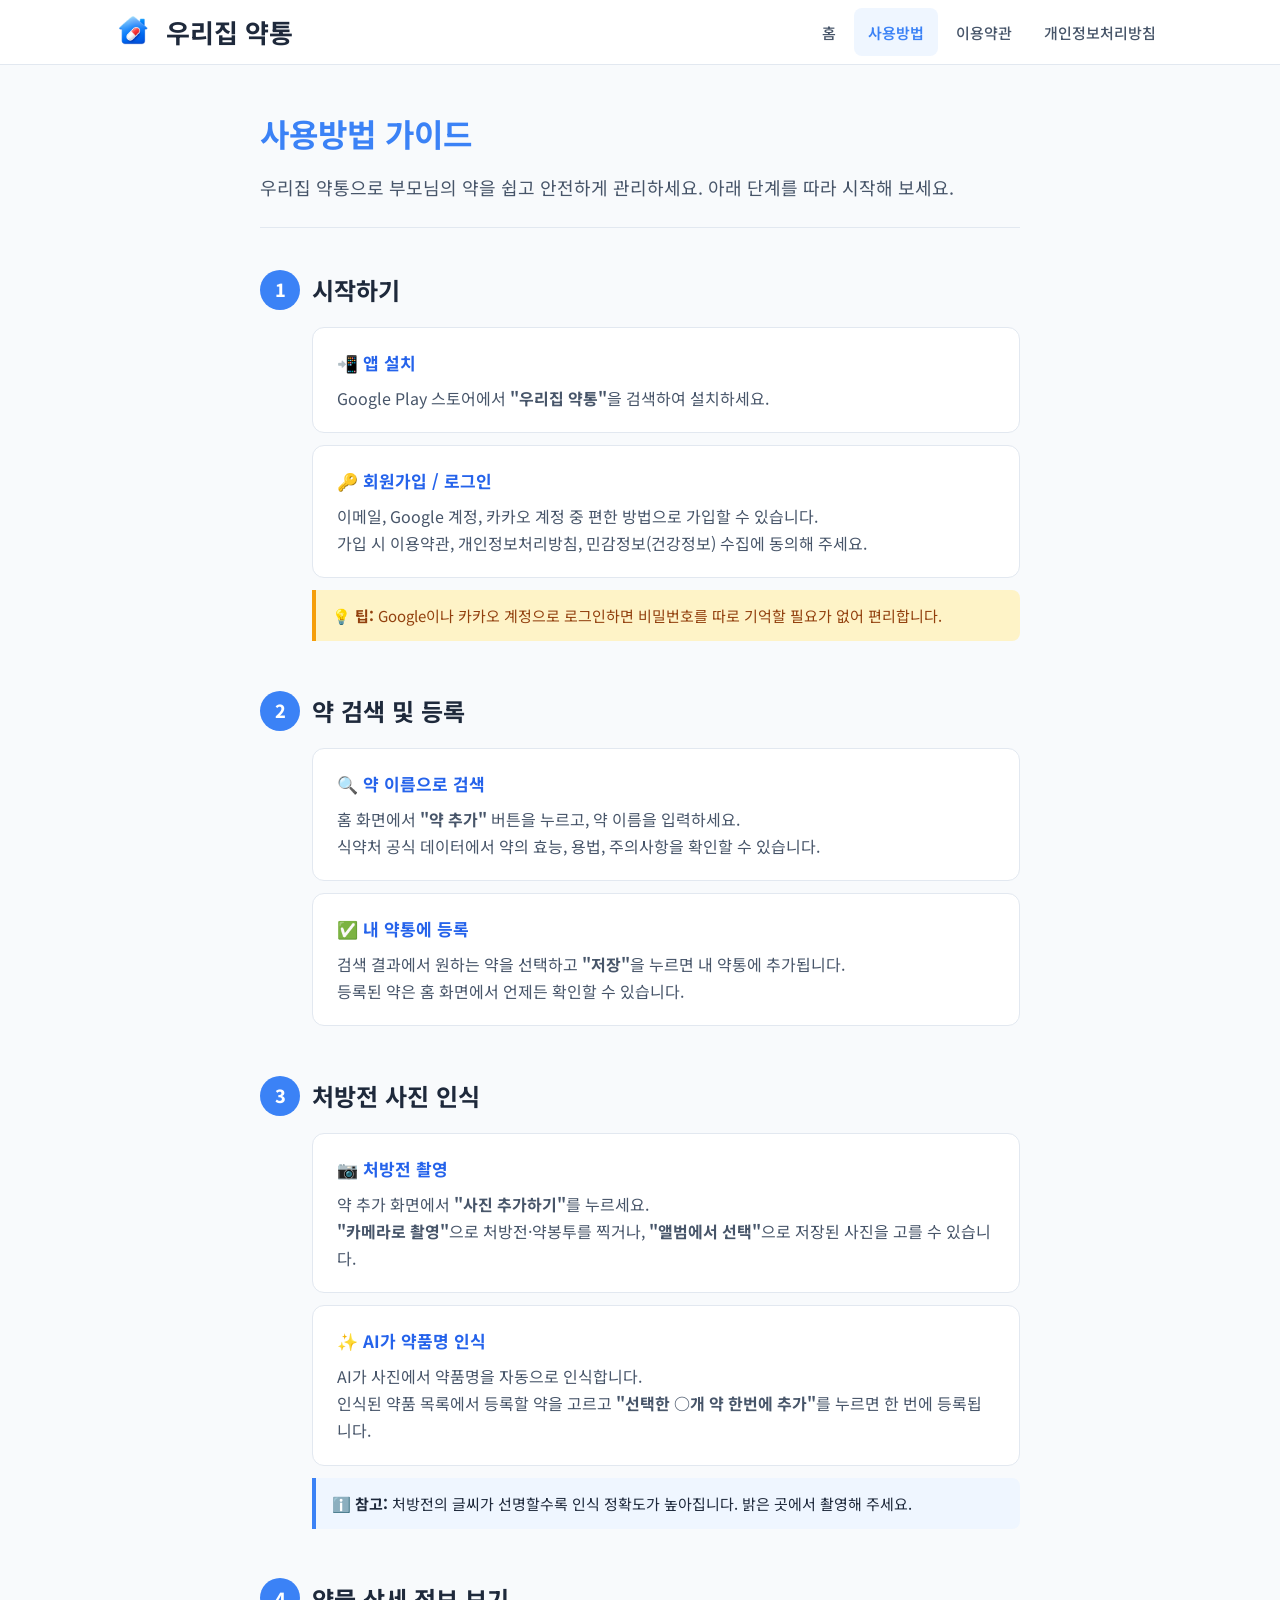
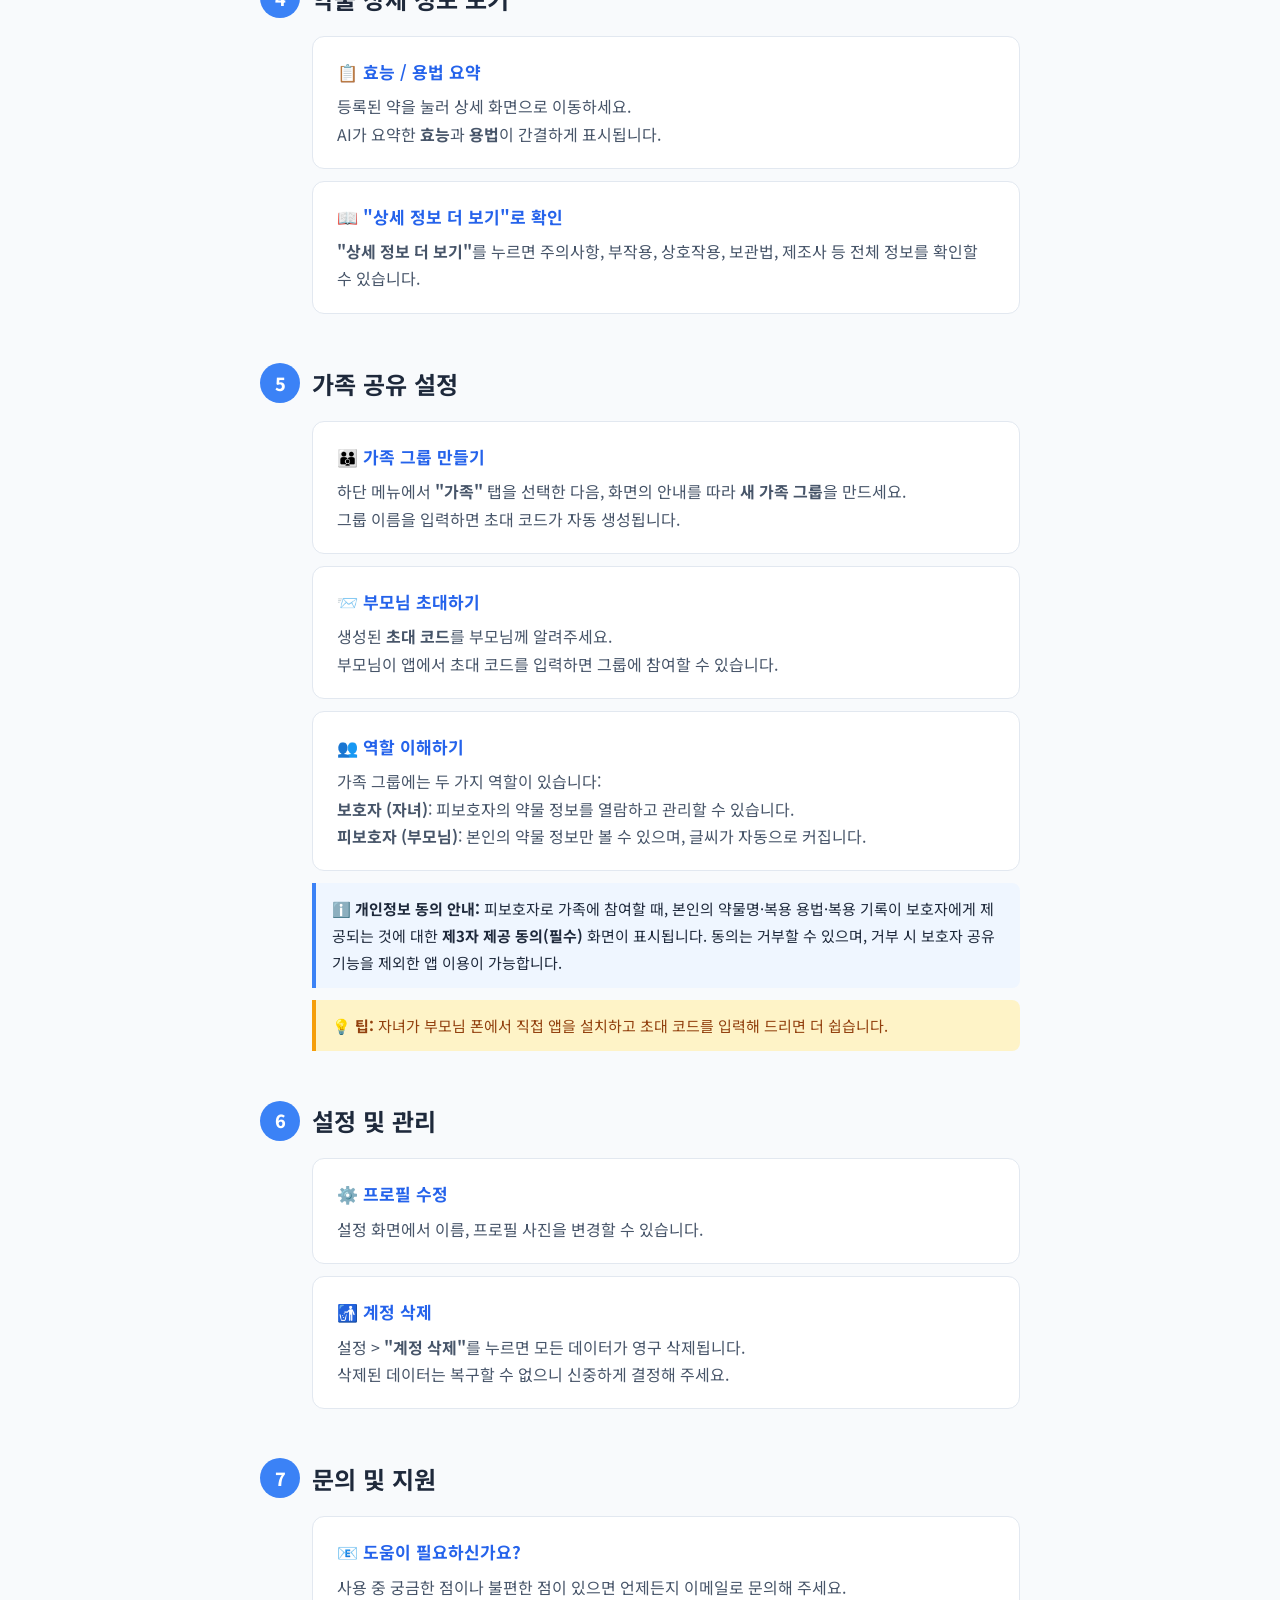
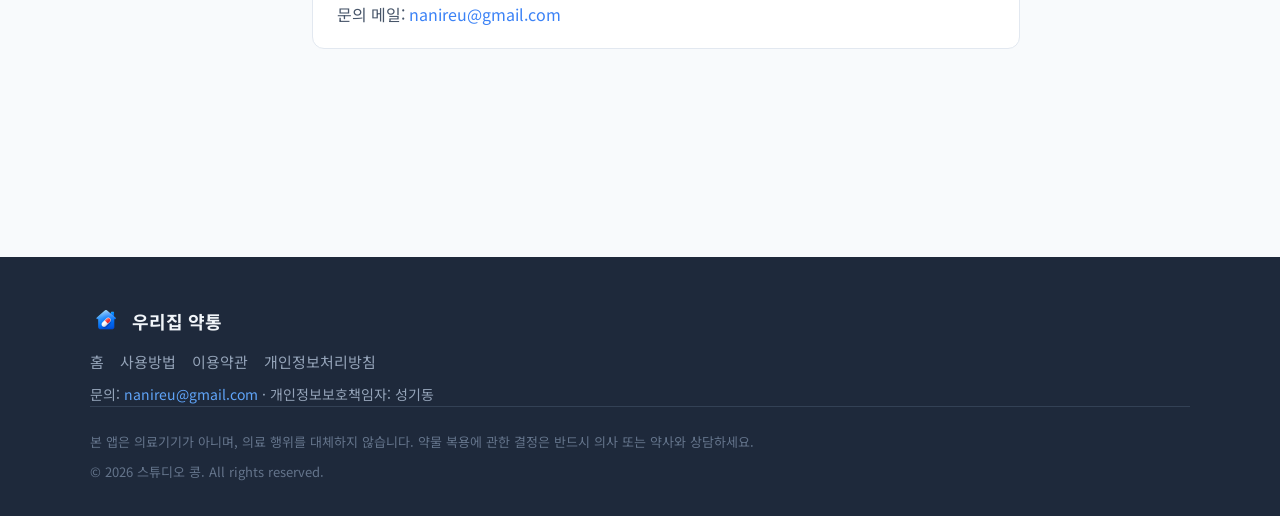
==== commit 74823d7b: "fix: 로고 애니메이션을 집 고정 + 알약만 박동하는 방식으로 재작업 전체 로고가 커졌다 작아지는 이전 방식(652bf46) 대신, 알약만 색상+연결요소 기준으로 분리해 별도 레" ====
--- a/guide.html
+++ b/guide.html
@@ -29,7 +29,10 @@
 <header class="site-header">
     <div class="header-inner">
         <a href="index.html" class="header-logo">
-            <img src="images/logo.png" alt="우리집 약통 로고">
+            <span class="logo-mark">
+                <img src="images/logo.png" alt="우리집 약통 로고" class="logo-base">
+                <img src="images/logo_capsule.png" alt="" aria-hidden="true" class="logo-capsule">
+            </span>
             <span>우리집 약통</span>
         </a>
         <button class="hamburger" onclick="this.classList.toggle('open');this.nextElementSibling.querySelector('.header-nav').classList.toggle('open')" aria-label="메뉴">
--- a/css/style.css
+++ b/css/style.css
@@ -71,9 +71,25 @@
   color: var(--text-primary);
 }
 
-.header-logo img { width: 46px; height: 46px; border-radius: 8px; }
+.logo-mark { position: relative; display: inline-block; width: 46px; height: 46px; }
+.logo-mark img { position: absolute; inset: 0; width: 100%; height: 100%; border-radius: 8px; }
+.logo-mark .logo-capsule {
+  transform-origin: 50.5% 53.6%;
+  animation: logo-capsule-pulse 1s ease-in-out infinite;
+}
 .header-logo span { font-weight: 700; font-size: 26px; }
 .header-logo h1 { font-weight: 700; font-size: 26px; margin: 0; line-height: 1; }
+
+/* 알약이 심장 박동처럼 원래 크기에서 커졌다가 정확히 원래 크기로 돌아옴(집은 고정) */
+@keyframes logo-capsule-pulse {
+  0%, 100% { transform: scale(1); }
+  25% { transform: scale(1.18); }
+  40% { transform: scale(1); }
+}
+
+@media (prefers-reduced-motion: reduce) {
+  .logo-mark .logo-capsule { animation: none; }
+}
 
 .header-nav {
   display: flex;
@@ -532,7 +548,7 @@
 @media (max-width: 768px) {
   .hamburger { display: flex; }
   .header-inner { height: 56px; }
-  .header-logo img { width: 38px; height: 38px; }
+  .logo-mark { width: 38px; height: 38px; }
   .header-logo span { font-size: 20px; white-space: nowrap; }
   .header-logo h1 { font-size: 20px; white-space: nowrap; }
 
@@ -581,7 +597,7 @@
 
 @media (max-width: 480px) {
   body { font-size: 16px; }
-  .header-logo img { width: 36px; height: 36px; }
+  .logo-mark { width: 36px; height: 36px; }
   .header-logo span { font-size: 19px; }
   .header-logo h1 { font-size: 19px; }
   .header-logo { gap: 8px; }
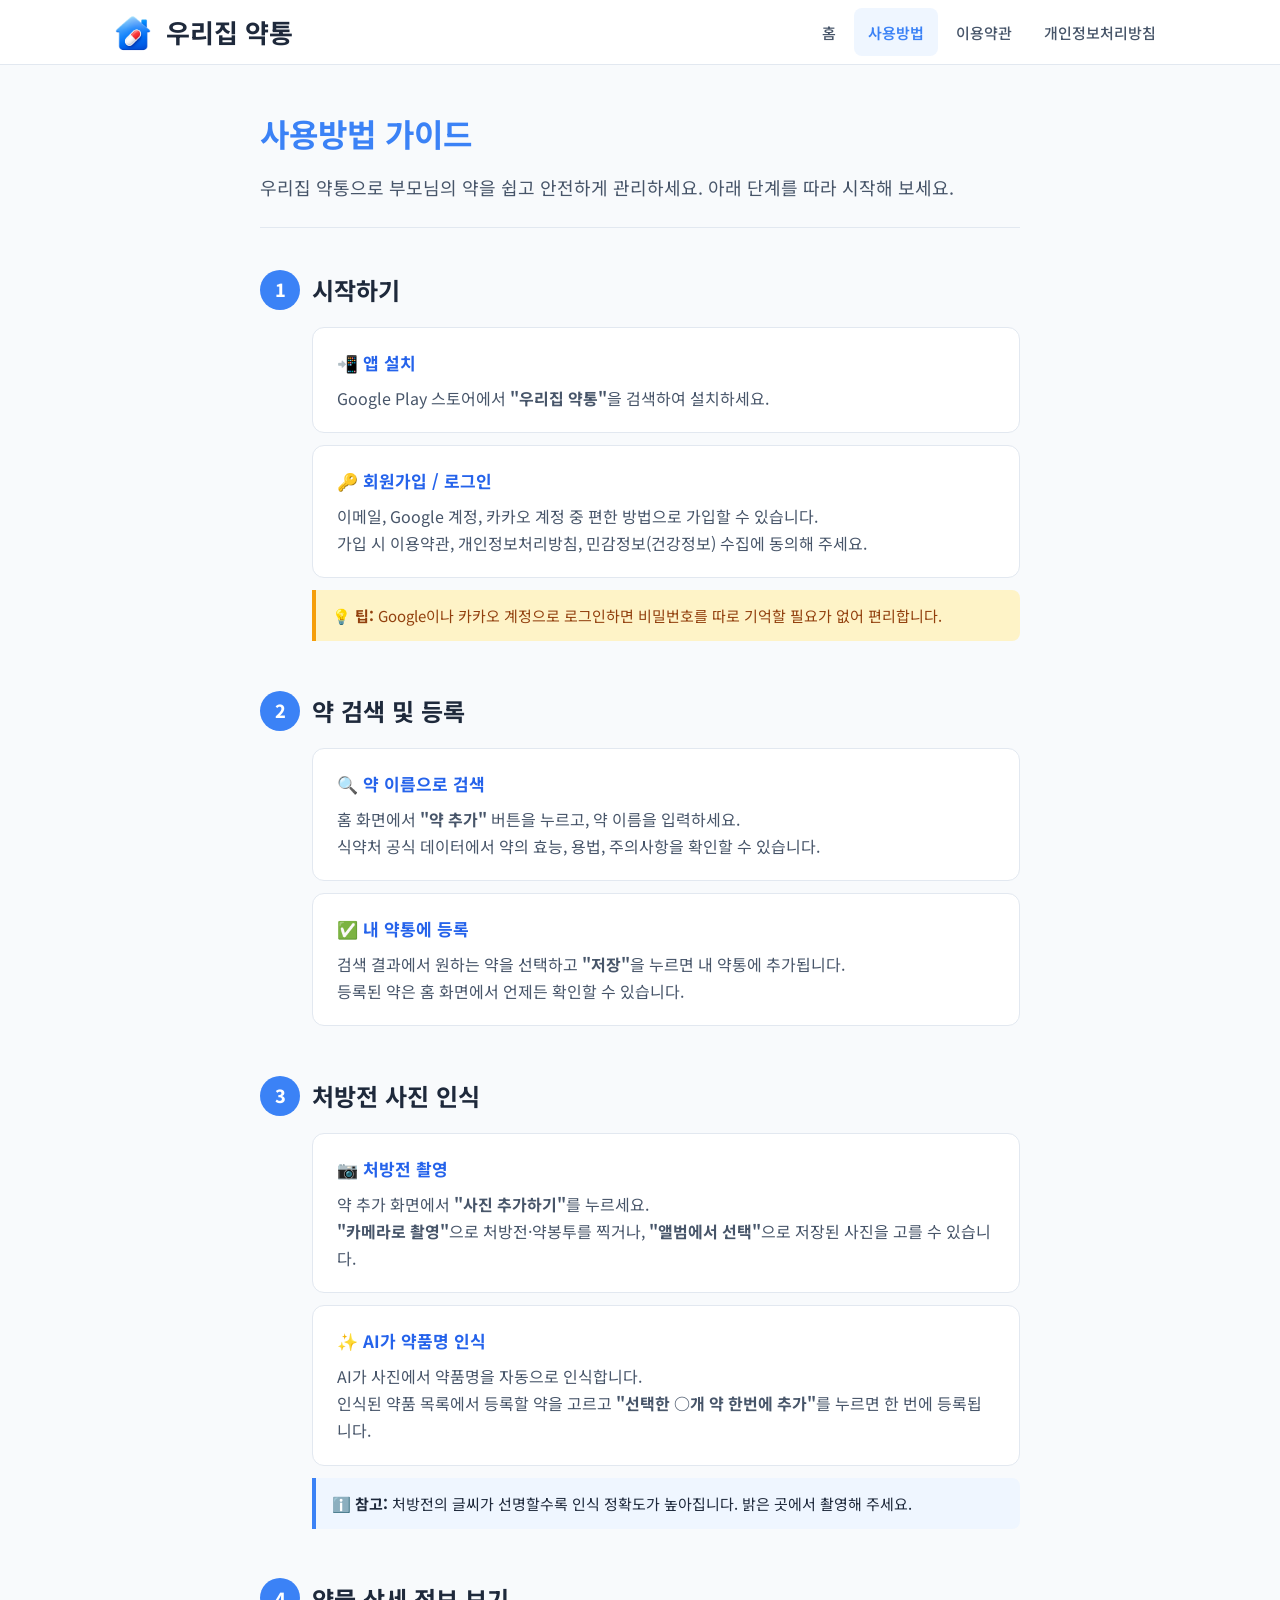
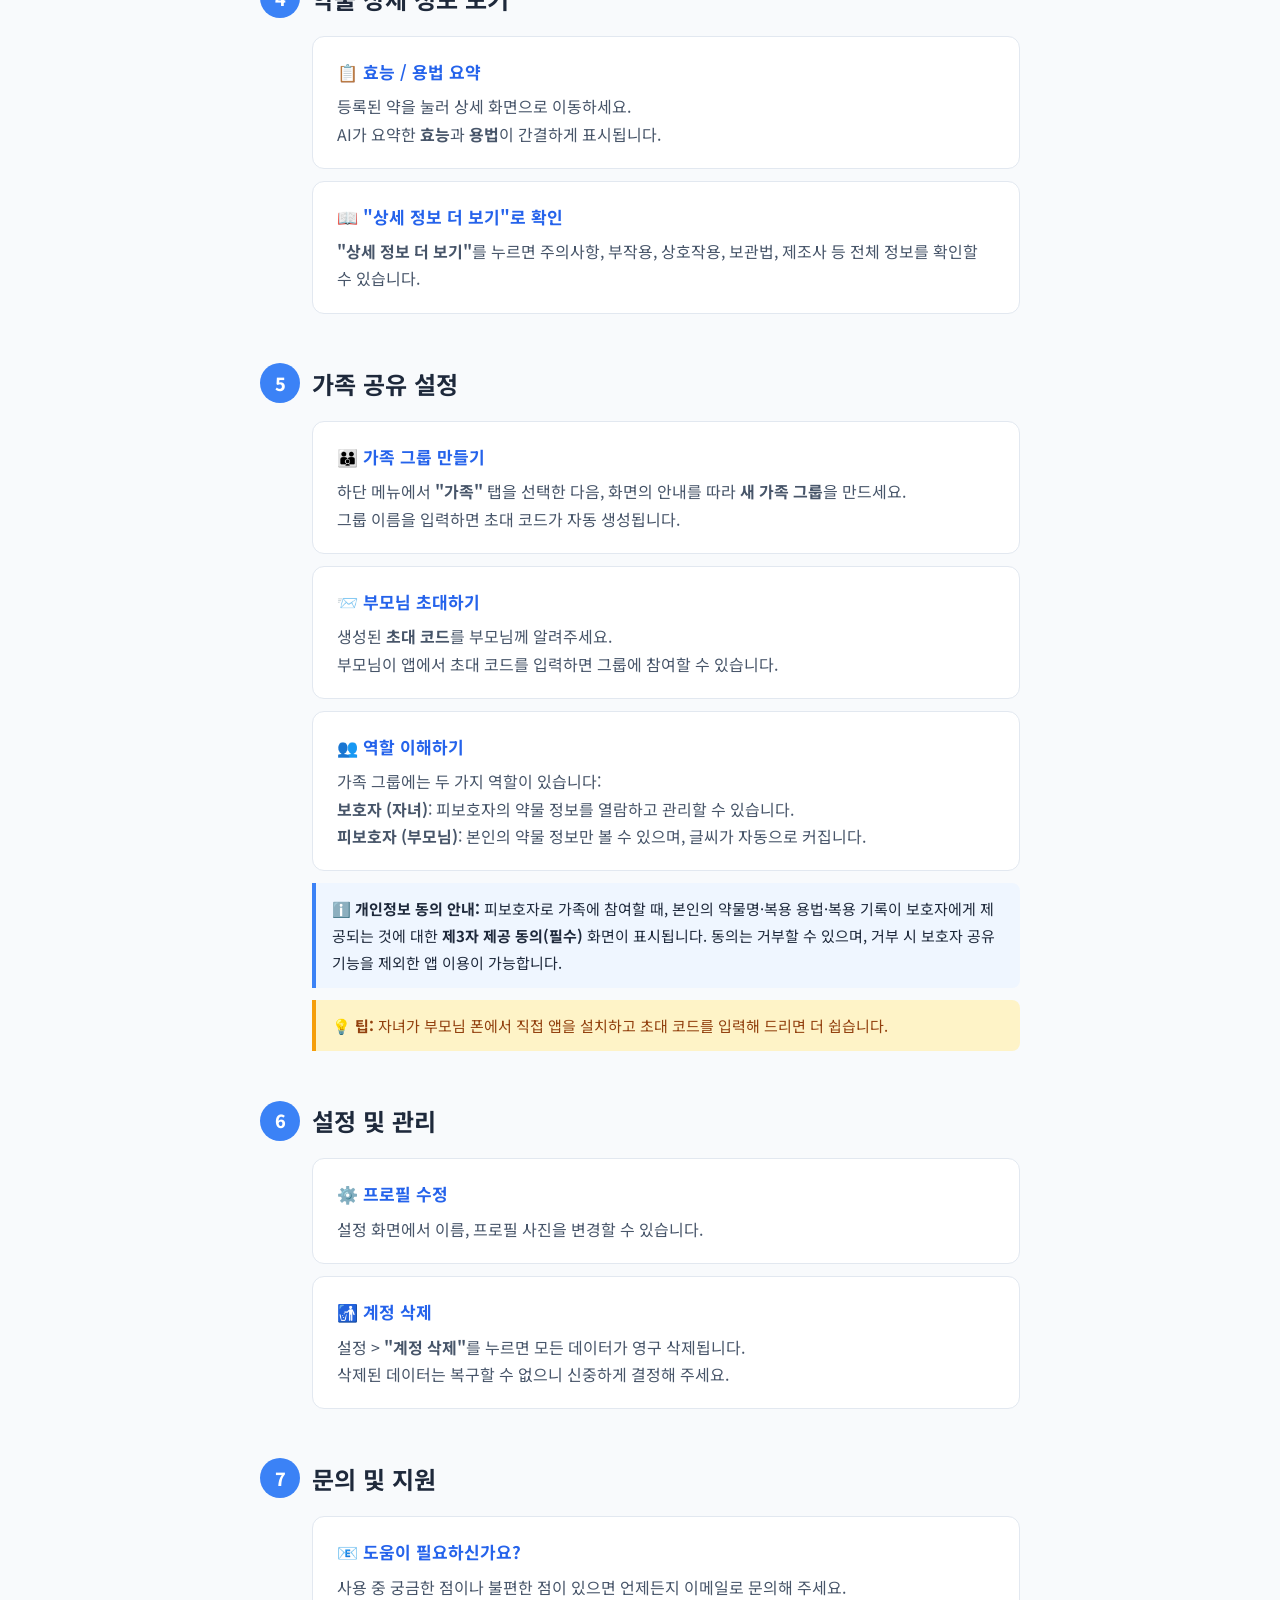
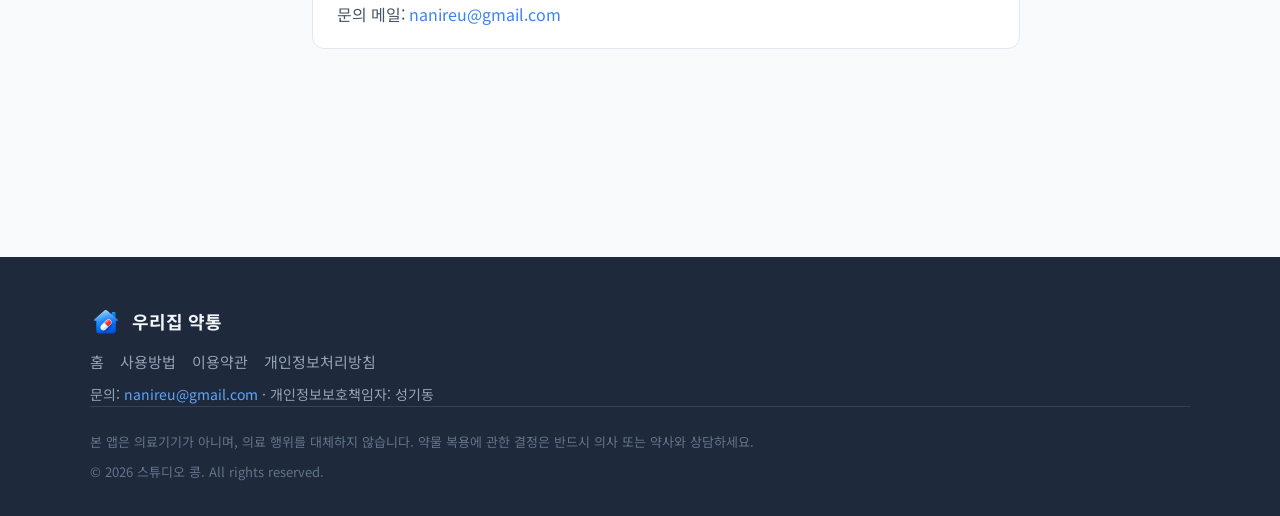
==== commit 24a1896a: "fix: 파비콘에 캐시 무효화 쿼리 추가 파일 내용은 바뀌었지만 URL(images/logo.png)이 그대로라 크롬의 파비콘 캐시가 갱신되지 않는 문제 발견. href에 ?v=2" ====
--- a/guide.html
+++ b/guide.html
@@ -17,7 +17,7 @@
     <meta name="twitter:description" content="우리집 약통 앱 사용 가이드. 약 검색, AI 요약, 가족 공유 기능 사용법을 알아보세요.">
     <meta name="twitter:image" content="https://fammed.kr/images/feature.png">
     <link rel="canonical" href="https://fammed.kr/guide.html">
-    <link rel="icon" type="image/png" href="images/logo.png">
+    <link rel="icon" type="image/png" href="images/logo.png?v=2">
     <link rel="preconnect" href="https://fonts.googleapis.com">
     <link rel="preconnect" href="https://fonts.gstatic.com" crossorigin>
     <link href="https://fonts.googleapis.com/css2?family=Noto+Sans+KR:wght@400;500;600;700;800&display=swap" rel="stylesheet">
--- a/css/style.css
+++ b/css/style.css
@@ -70,11 +70,12 @@
   text-decoration: none;
   color: var(--text-primary);
 }
+.header-logo:hover { text-decoration: none; }
 
 .logo-mark { position: relative; display: inline-block; width: 46px; height: 46px; }
 .logo-mark img { position: absolute; inset: 0; width: 100%; height: 100%; border-radius: 8px; }
 .logo-mark .logo-capsule {
-  transform-origin: 50.5% 53.6%;
+  transform-origin: 50% 62%;
   animation: logo-capsule-pulse 1s ease-in-out infinite;
 }
 .header-logo span { font-weight: 700; font-size: 26px; }
